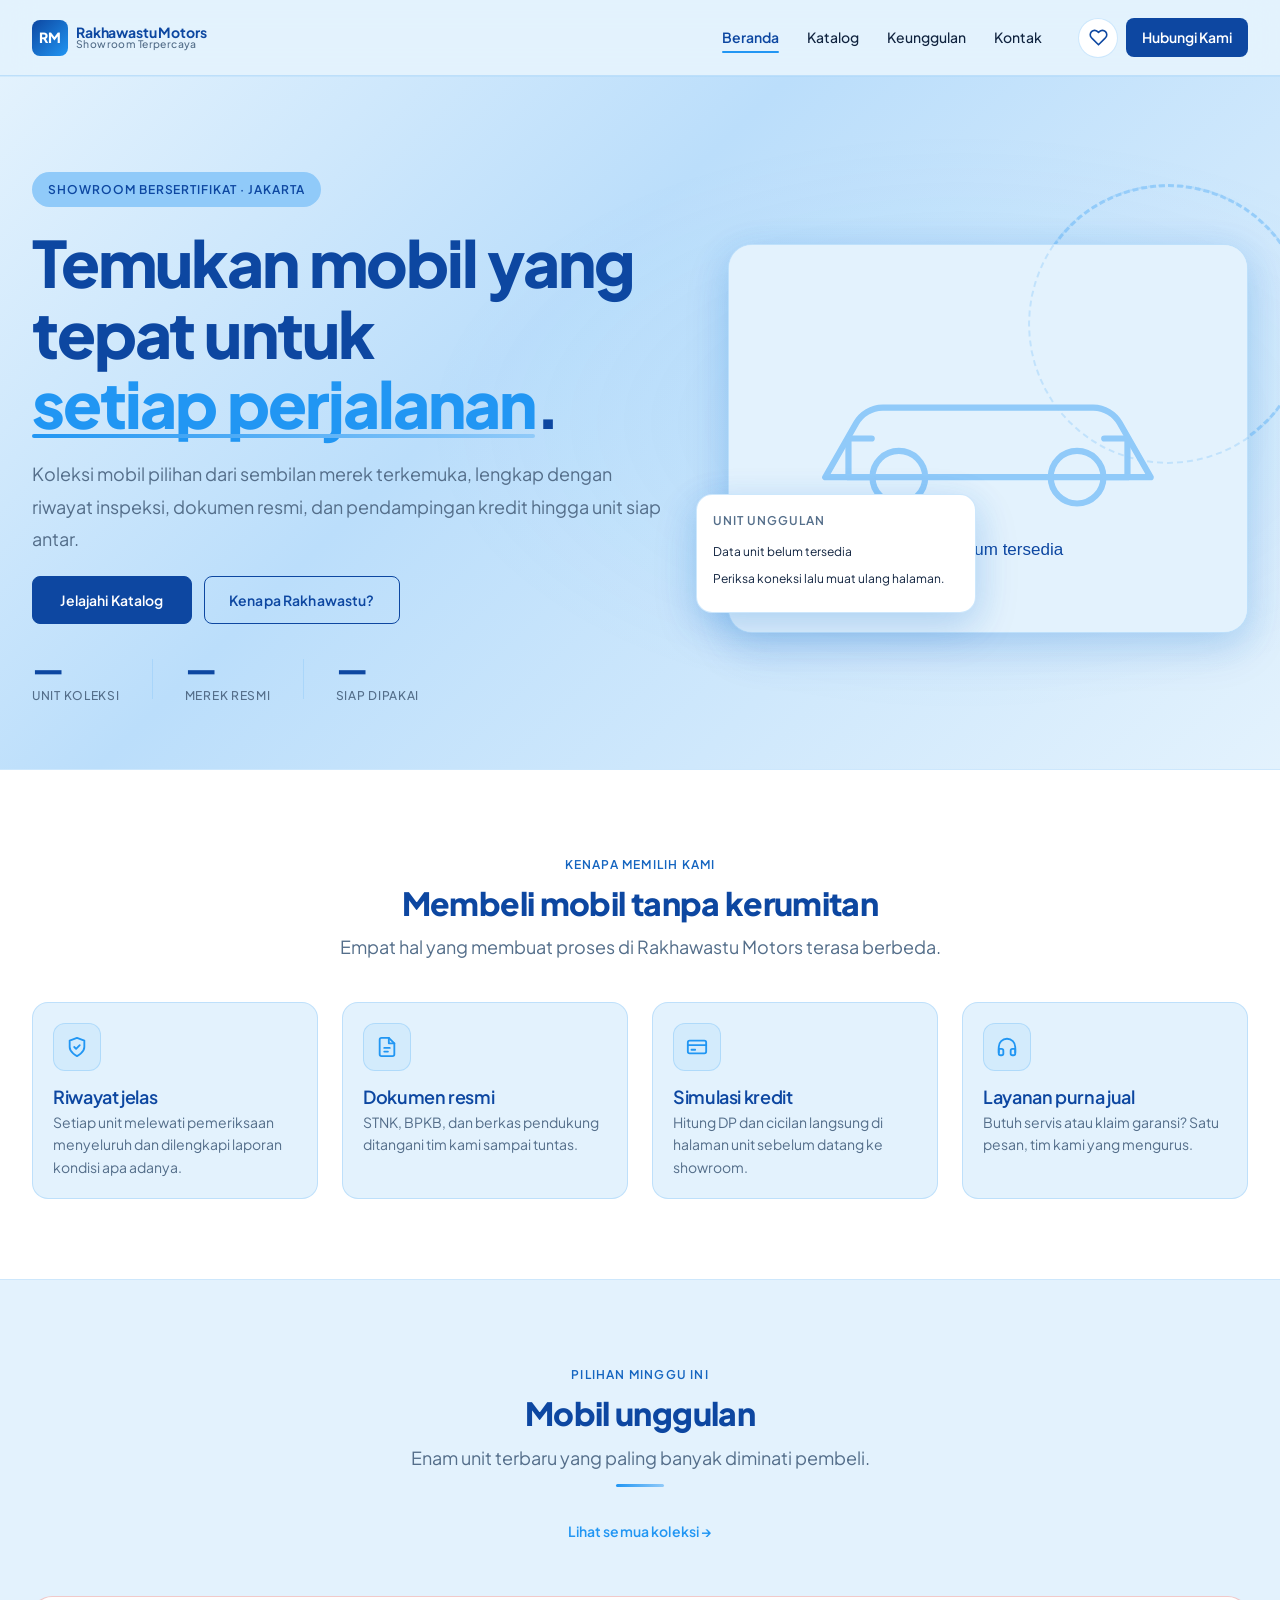
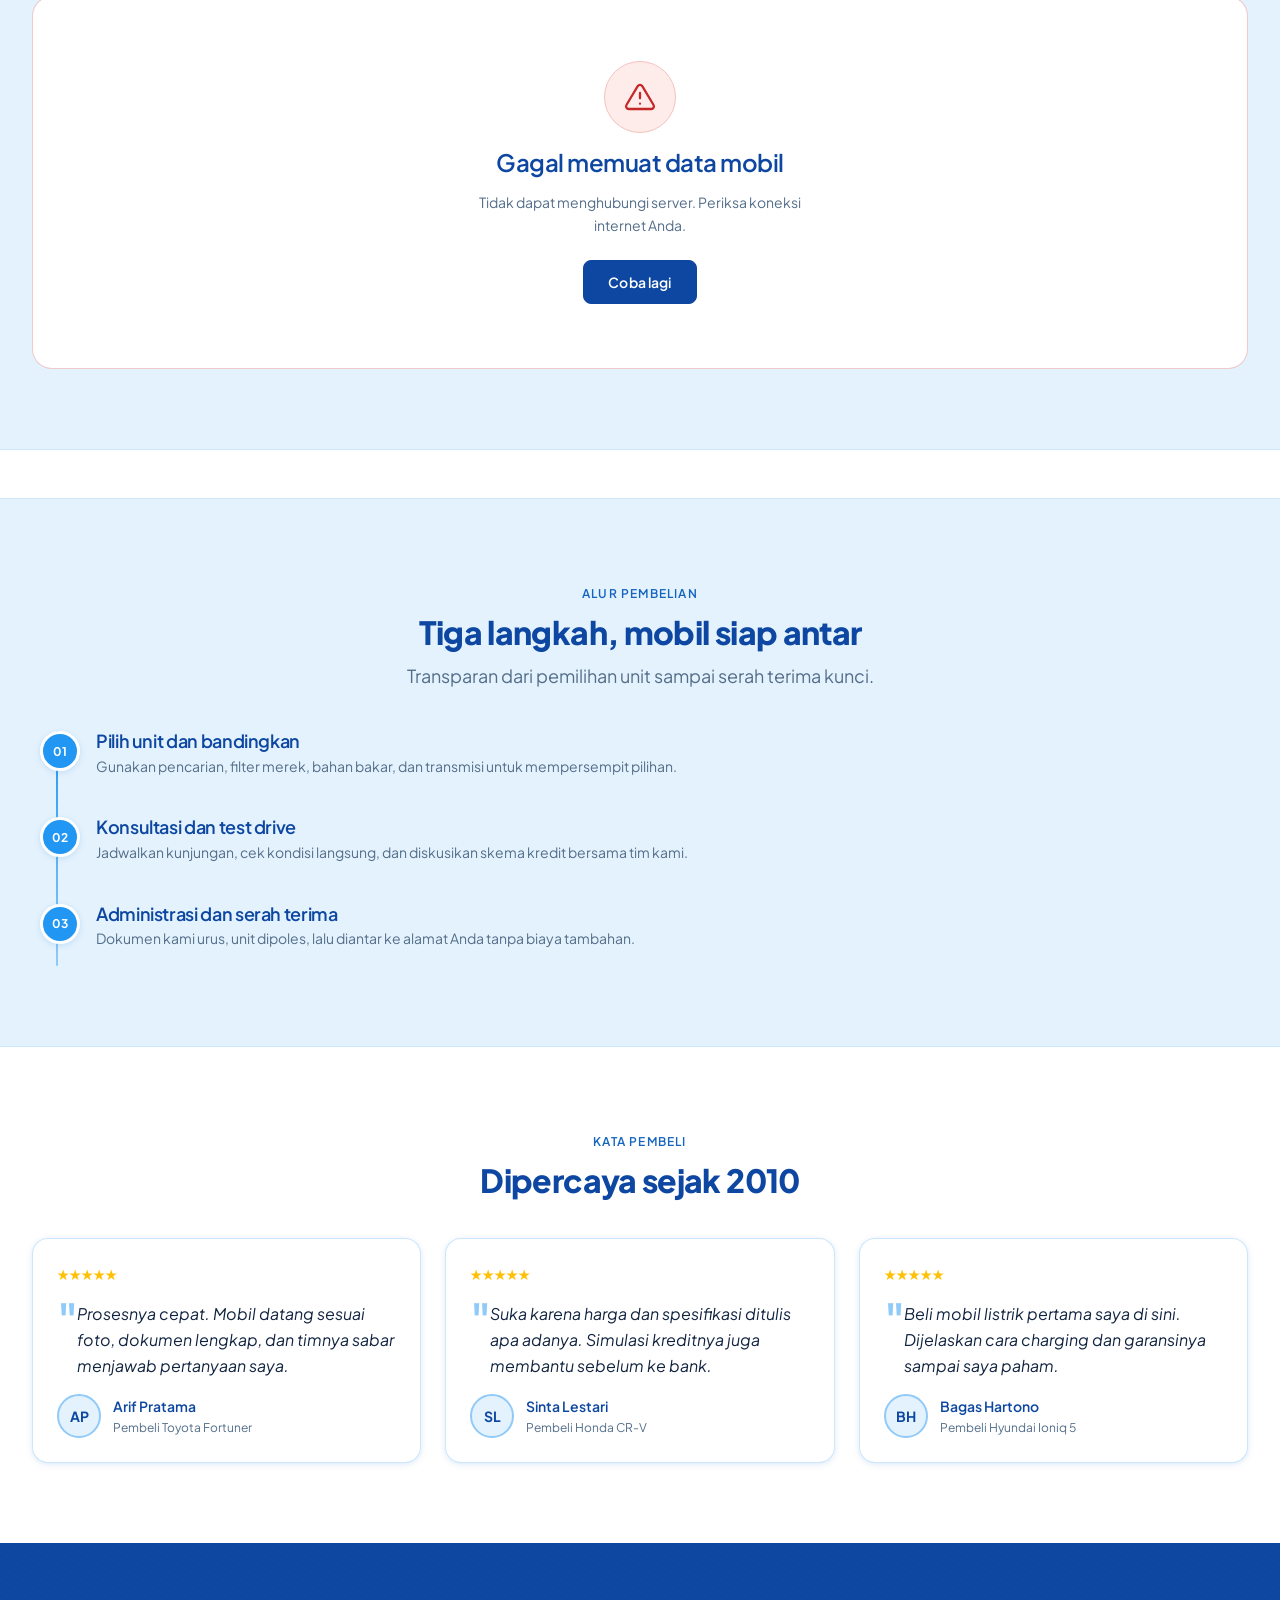
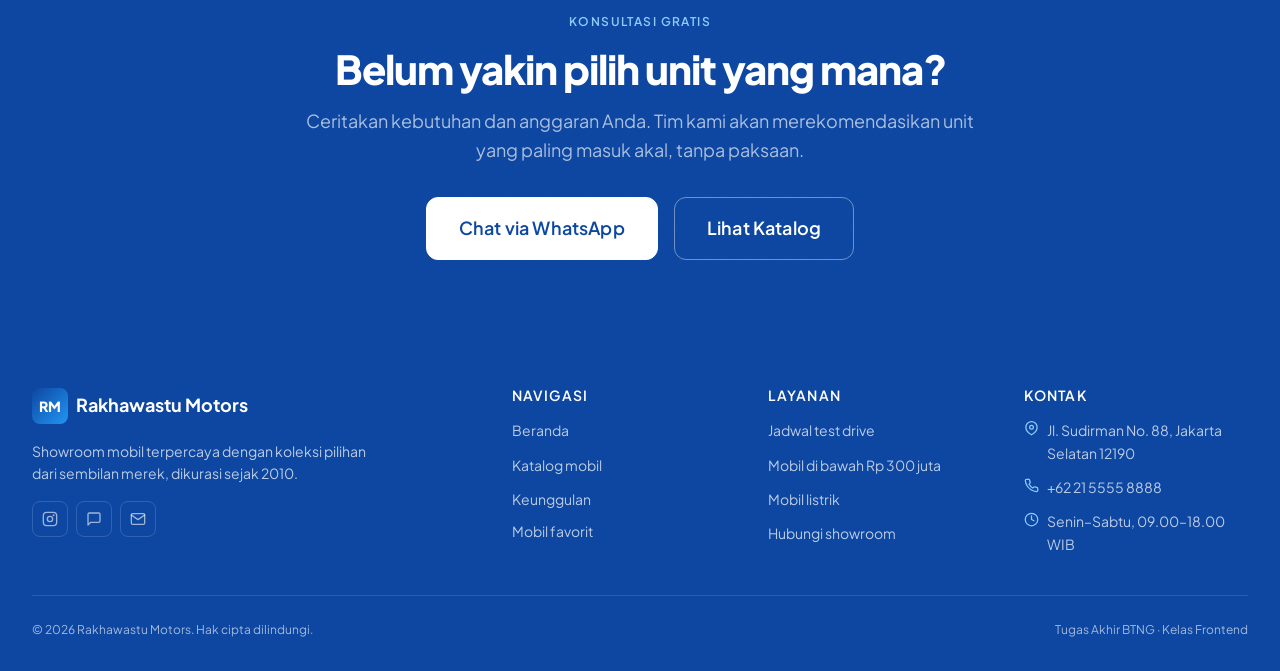
==== index.html @ 28b503ab "feat: showroom mobil Rakhawastu Motors dengan integrasi API dan simulasi kredit" ====
<!DOCTYPE html>
<html lang="id">
<head>
  <meta charset="UTF-8" />
  <meta name="viewport" content="width=device-width, initial-scale=1.0" />
  <meta name="description" content="Rakhawastu Motors — showroom mobil terpercaya. Jelajahi koleksi mobil berkualitas dengan harga transparan dan proses pembelian yang mudah." />
  <meta name="theme-color" content="#0D47A1" />
  <title>Rakhawastu Motors — Showroom Mobil Terpercaya</title>
  <link rel="icon" href="assets/favicon.svg" type="image/svg+xml" />
  <link rel="preconnect" href="https://fonts.googleapis.com" />
  <link rel="preconnect" href="https://fonts.gstatic.com" crossorigin />
  <link rel="preconnect" href="https://images.unsplash.com" />
  <link href="https://fonts.googleapis.com/css2?family=Plus+Jakarta+Sans:wght@400;500;600;700;800&display=swap" rel="stylesheet" />
  <link rel="stylesheet" href="css/style.css" />
</head>
<body class="page--home">

  <a class="skip-link" href="#main">Lewati ke konten utama</a>

  <!-- ==================== HEADER ==================== -->
  <header class="site-header">
    <div class="container site-header__inner">
      <a href="index.html" class="site-header__logo" aria-label="Rakhawastu Motors — Beranda">
        <span class="site-header__logo-mark" aria-hidden="true">RM</span>
        <span class="site-header__logo-text">
          <span class="site-header__logo-name">Rakhawastu Motors</span>
          <span class="site-header__logo-tagline">Showroom Terpercaya</span>
        </span>
      </a>

      <nav class="site-nav" aria-label="Navigasi utama">
        <a href="index.html" class="site-nav__link site-nav__link--active" aria-current="page">Beranda</a>
        <a href="katalog.html" class="site-nav__link">Katalog</a>
        <a href="index.html#keunggulan" class="site-nav__link">Keunggulan</a>
        <a href="index.html#kontak" class="site-nav__link">Kontak</a>
      </nav>

      <div class="site-header__actions">
        <button type="button" class="site-header__fav js-open-favorites" aria-label="Buka daftar mobil favorit" aria-expanded="false" aria-controls="fav-drawer-panel">
          <svg viewBox="0 0 24 24" fill="none" stroke="currentColor" stroke-width="2" stroke-linecap="round" stroke-linejoin="round" aria-hidden="true">
            <path d="M20.84 4.61a5.5 5.5 0 0 0-7.78 0L12 5.67l-1.06-1.06a5.5 5.5 0 0 0-7.78 7.78l1.06 1.06L12 21.23l7.78-7.78 1.06-1.06a5.5 5.5 0 0 0 0-7.78z" />
          </svg>
          <span class="site-header__fav-count" data-fav-count hidden>0</span>
        </button>
        <a href="index.html#kontak" class="site-header__cta">Hubungi Kami</a>
        <button type="button" class="site-header__hamburger js-nav-toggle" aria-label="Buka menu navigasi" aria-expanded="false" aria-controls="mobile-nav">
          <span class="site-header__hamburger-bar"></span>
          <span class="site-header__hamburger-bar"></span>
          <span class="site-header__hamburger-bar"></span>
        </button>
      </div>
    </div>
  </header>

  <nav class="site-nav--mobile" id="mobile-nav" aria-label="Navigasi seluler" aria-hidden="true">
    <a href="index.html" class="site-nav__link site-nav__link--active" aria-current="page">Beranda</a>
    <a href="katalog.html" class="site-nav__link">Katalog</a>
    <a href="index.html#keunggulan" class="site-nav__link">Keunggulan</a>
    <a href="index.html#kontak" class="site-nav__link">Kontak</a>
    <a href="index.html#kontak" class="site-header__cta">Hubungi Kami</a>
  </nav>

  <main id="main">

    <!-- ==================== HERO ==================== -->
    <section class="hero" aria-labelledby="hero-title">
      <div class="container hero__inner">
        <div class="hero__content">
          <span class="hero__eyebrow">Showroom bersertifikat · Jakarta</span>
          <h1 class="hero__headline" id="hero-title">Temukan mobil yang tepat untuk <em>setiap perjalanan</em>.</h1>
          <p class="hero__lead">Koleksi mobil pilihan dari sembilan merek terkemuka, lengkap dengan riwayat inspeksi, dokumen resmi, dan pendampingan kredit hingga unit siap antar.</p>

          <div class="hero__actions">
            <a href="katalog.html" class="btn btn--primary">Jelajahi Katalog</a>
            <a href="#keunggulan" class="btn btn--secondary">Kenapa Rakhawastu?</a>
          </div>

          <div class="hero__stats" aria-label="Ringkasan koleksi">
            <div class="hero__stat">
              <span class="hero__stat-value" id="stat-units">—</span>
              <span class="hero__stat-label">Unit koleksi</span>
            </div>
            <span class="hero__stat-divider" aria-hidden="true"></span>
            <div class="hero__stat">
              <span class="hero__stat-value" id="stat-brands">—</span>
              <span class="hero__stat-label">Merek resmi</span>
            </div>
            <span class="hero__stat-divider" aria-hidden="true"></span>
            <div class="hero__stat">
              <span class="hero__stat-value" id="stat-available">—</span>
              <span class="hero__stat-label">Siap dipakai</span>
            </div>
          </div>
        </div>

        <div class="hero__visual">
          <div class="hero__ring" aria-hidden="true"></div>
          <div class="hero__image-frame">
            <img
              id="hero-image"
              class="hero__image"
              width="800"
              height="600"
              alt=""
              fetchpriority="high"
              decoding="async"
            />
          </div>
          <div class="hero__spec-card" id="hero-spec" aria-live="polite">
            <span class="hero__spec-card-title">Unit unggulan</span>
            <div class="hero__spec-card-items">
              <span class="hero__spec-card-item" id="hero-name">Memuat data mobil…</span>
              <span class="hero__spec-card-item" id="hero-price"></span>
              <span class="hero__spec-card-item" id="hero-meta"></span>
            </div>
          </div>
          <div class="hero__ring hero__ring--sm" aria-hidden="true"></div>
        </div>
      </div>
    </section>

    <!-- ==================== KEUNGGULAN ==================== -->
    <section class="features section" id="keunggulan" aria-labelledby="features-title">
      <div class="container">
        <div class="section__header">
          <span class="section__eyebrow">Kenapa memilih kami</span>
          <h2 class="section__title" id="features-title">Membeli mobil tanpa kerumitan</h2>
          <p class="section__subtitle">Empat hal yang membuat proses di Rakhawastu Motors terasa berbeda.</p>
        </div>

        <div class="features__grid">
          <article class="feature-item">
            <div class="feature-item__icon-wrap" aria-hidden="true">
              <svg viewBox="0 0 24 24" fill="none" stroke="currentColor" stroke-width="2" stroke-linecap="round" stroke-linejoin="round">
                <path d="M12 22s8-4 8-10V5l-8-3-8 3v7c0 6 8 10 8 10z" />
                <polyline points="9 12 11 14 15 10" />
              </svg>
            </div>
            <div class="feature-item__body">
              <h3 class="feature-item__title">Riwayat jelas</h3>
              <p class="feature-item__desc">Setiap unit melewati pemeriksaan menyeluruh dan dilengkapi laporan kondisi apa adanya.</p>
            </div>
          </article>

          <article class="feature-item">
            <div class="feature-item__icon-wrap" aria-hidden="true">
              <svg viewBox="0 0 24 24" fill="none" stroke="currentColor" stroke-width="2" stroke-linecap="round" stroke-linejoin="round">
                <path d="M14 2H6a2 2 0 0 0-2 2v16a2 2 0 0 0 2 2h12a2 2 0 0 0 2-2V8z" />
                <polyline points="14 2 14 8 20 8" />
                <line x1="9" y1="13" x2="15" y2="13" />
                <line x1="9" y1="17" x2="13" y2="17" />
              </svg>
            </div>
            <div class="feature-item__body">
              <h3 class="feature-item__title">Dokumen resmi</h3>
              <p class="feature-item__desc">STNK, BPKB, dan berkas pendukung ditangani tim kami sampai tuntas.</p>
            </div>
          </article>

          <article class="feature-item">
            <div class="feature-item__icon-wrap" aria-hidden="true">
              <svg viewBox="0 0 24 24" fill="none" stroke="currentColor" stroke-width="2" stroke-linecap="round" stroke-linejoin="round">
                <rect x="2" y="5" width="20" height="14" rx="2" />
                <line x1="2" y1="10" x2="22" y2="10" />
                <line x1="6" y1="15" x2="10" y2="15" />
              </svg>
            </div>
            <div class="feature-item__body">
              <h3 class="feature-item__title">Simulasi kredit</h3>
              <p class="feature-item__desc">Hitung DP dan cicilan langsung di halaman unit sebelum datang ke showroom.</p>
            </div>
          </article>

          <article class="feature-item">
            <div class="feature-item__icon-wrap" aria-hidden="true">
              <svg viewBox="0 0 24 24" fill="none" stroke="currentColor" stroke-width="2" stroke-linecap="round" stroke-linejoin="round">
                <path d="M3 18v-6a9 9 0 0 1 18 0v6" />
                <path d="M21 19a2 2 0 0 1-2 2h-1a2 2 0 0 1-2-2v-3a2 2 0 0 1 2-2h3zM3 19a2 2 0 0 0 2 2h1a2 2 0 0 0 2-2v-3a2 2 0 0 0-2-2H3z" />
              </svg>
            </div>
            <div class="feature-item__body">
              <h3 class="feature-item__title">Layanan purna jual</h3>
              <p class="feature-item__desc">Butuh servis atau klaim garansi? Satu pesan, tim kami yang mengurus.</p>
            </div>
          </article>
        </div>
      </div>
    </section>

    <!-- ==================== MOBIL UNGGULAN ==================== -->
    <section class="featured section" aria-labelledby="featured-title">
      <div class="container">
        <div class="section__header">
          <span class="section__eyebrow">Pilihan minggu ini</span>
          <h2 class="section__title" id="featured-title">Mobil unggulan</h2>
          <p class="section__subtitle">Enam unit terbaru yang paling banyak diminati pembeli.</p>
          <div class="divider" aria-hidden="true"></div>
          <a href="katalog.html" class="btn btn--ghost">Lihat semua koleksi →</a>
        </div>

        <div class="featured__grid" id="featured-grid" aria-live="polite" aria-busy="true"></div>
        <div id="featured-state" hidden></div>
      </div>
    </section>

    <!-- ==================== BRAND STRIP ==================== -->
    <section class="brand-strip" aria-labelledby="brands-title">
      <div class="container">
        <h2 class="sr-only" id="brands-title">Merek yang tersedia di showroom</h2>
        <div class="brand-strip__inner" id="brand-strip"></div>
      </div>
    </section>

    <!-- ==================== PROSES ==================== -->
    <section class="section" aria-labelledby="process-title">
      <div class="container">
        <div class="section__header">
          <span class="section__eyebrow">Alur pembelian</span>
          <h2 class="section__title" id="process-title">Tiga langkah, mobil siap antar</h2>
          <p class="section__subtitle">Transparan dari pemilihan unit sampai serah terima kunci.</p>
        </div>

        <ol class="timeline">
          <li class="timeline__item">
            <span class="timeline__dot" aria-hidden="true">01</span>
            <div class="timeline__content">
              <h3 class="timeline__title">Pilih unit dan bandingkan</h3>
              <p class="timeline__desc">Gunakan pencarian, filter merek, bahan bakar, dan transmisi untuk mempersempit pilihan.</p>
            </div>
          </li>
          <li class="timeline__item">
            <span class="timeline__dot" aria-hidden="true">02</span>
            <div class="timeline__content">
              <h3 class="timeline__title">Konsultasi dan test drive</h3>
              <p class="timeline__desc">Jadwalkan kunjungan, cek kondisi langsung, dan diskusikan skema kredit bersama tim kami.</p>
            </div>
          </li>
          <li class="timeline__item">
            <span class="timeline__dot" aria-hidden="true">03</span>
            <div class="timeline__content">
              <h3 class="timeline__title">Administrasi dan serah terima</h3>
              <p class="timeline__desc">Dokumen kami urus, unit dipoles, lalu diantar ke alamat Anda tanpa biaya tambahan.</p>
            </div>
          </li>
        </ol>
      </div>
    </section>

    <!-- ==================== TESTIMONI ==================== -->
    <section class="section testimonials" aria-labelledby="testimonials-title">
      <div class="container">
        <div class="section__header">
          <span class="section__eyebrow">Kata pembeli</span>
          <h2 class="section__title" id="testimonials-title">Dipercaya sejak 2010</h2>
        </div>

        <div class="testimonials__grid">
          <article class="testimonial-card">
            <div class="testimonial-card__stars" aria-label="5 dari 5 bintang">★★★★★</div>
            <p class="testimonial-card__quote">Prosesnya cepat. Mobil datang sesuai foto, dokumen lengkap, dan timnya sabar menjawab pertanyaan saya.</p>
            <div class="testimonial-card__author">
              <span class="testimonial-card__avatar testimonial-card__avatar--initials" aria-hidden="true">AP</span>
              <div>
                <p class="testimonial-card__name">Arif Pratama</p>
                <p class="testimonial-card__role">Pembeli Toyota Fortuner</p>
              </div>
            </div>
          </article>

          <article class="testimonial-card">
            <div class="testimonial-card__stars" aria-label="5 dari 5 bintang">★★★★★</div>
            <p class="testimonial-card__quote">Suka karena harga dan spesifikasi ditulis apa adanya. Simulasi kreditnya juga membantu sebelum ke bank.</p>
            <div class="testimonial-card__author">
              <span class="testimonial-card__avatar testimonial-card__avatar--initials" aria-hidden="true">SL</span>
              <div>
                <p class="testimonial-card__name">Sinta Lestari</p>
                <p class="testimonial-card__role">Pembeli Honda CR-V</p>
              </div>
            </div>
          </article>

          <article class="testimonial-card">
            <div class="testimonial-card__stars" aria-label="5 dari 5 bintang">★★★★★</div>
            <p class="testimonial-card__quote">Beli mobil listrik pertama saya di sini. Dijelaskan cara charging dan garansinya sampai saya paham.</p>
            <div class="testimonial-card__author">
              <span class="testimonial-card__avatar testimonial-card__avatar--initials" aria-hidden="true">BH</span>
              <div>
                <p class="testimonial-card__name">Bagas Hartono</p>
                <p class="testimonial-card__role">Pembeli Hyundai Ioniq 5</p>
              </div>
            </div>
          </article>
        </div>
      </div>
    </section>

    <!-- ==================== CTA ==================== -->
    <section class="cta-band" aria-labelledby="cta-title">
      <div class="container">
        <span class="cta-band__eyebrow">Konsultasi gratis</span>
        <h2 class="cta-band__title" id="cta-title">Belum yakin pilih unit yang mana?</h2>
        <p class="cta-band__desc">Ceritakan kebutuhan dan anggaran Anda. Tim kami akan merekomendasikan unit yang paling masuk akal, tanpa paksaan.</p>
        <div class="cta-band__actions">
          <a href="https://wa.me/6281234567890?text=Halo%20Rakhawastu%20Motors%2C%20saya%20ingin%20konsultasi%20mobil." class="btn btn--primary btn--lg" target="_blank" rel="noopener noreferrer">Chat via WhatsApp</a>
          <a href="katalog.html" class="btn btn--secondary btn--lg">Lihat Katalog</a>
        </div>
      </div>
    </section>

  </main>

  <!-- ==================== FOOTER ==================== -->
  <footer class="site-footer" id="kontak">
    <div class="container">
      <div class="site-footer__grid">
        <div class="site-footer__brand">
          <a href="index.html" class="site-footer__logo" aria-label="Rakhawastu Motors — Beranda">
            <span class="site-header__logo-mark" aria-hidden="true">RM</span>
            <span class="site-footer__logo-name">Rakhawastu Motors</span>
          </a>
          <p class="site-footer__tagline">Showroom mobil terpercaya dengan koleksi pilihan dari sembilan merek, dikurasi sejak 2010.</p>
          <div class="site-footer__social">
            <a href="https://instagram.com" class="site-footer__social-link" target="_blank" rel="noopener noreferrer" aria-label="Instagram Rakhawastu Motors">
              <svg viewBox="0 0 24 24" fill="none" stroke="currentColor" stroke-width="2" stroke-linecap="round" stroke-linejoin="round" aria-hidden="true">
                <rect x="2" y="2" width="20" height="20" rx="5" />
                <circle cx="12" cy="12" r="4" />
                <circle cx="17.5" cy="6.5" r="0.5" fill="currentColor" />
              </svg>
            </a>
            <a href="https://wa.me/6281234567890" class="site-footer__social-link" target="_blank" rel="noopener noreferrer" aria-label="WhatsApp Rakhawastu Motors">
              <svg viewBox="0 0 24 24" fill="none" stroke="currentColor" stroke-width="2" stroke-linecap="round" stroke-linejoin="round" aria-hidden="true">
                <path d="M21 15a2 2 0 0 1-2 2H7l-4 4V5a2 2 0 0 1 2-2h14a2 2 0 0 1 2 2z" />
              </svg>
            </a>
            <a href="mailto:halo@rakhawastumotors.id" class="site-footer__social-link" aria-label="Email Rakhawastu Motors">
              <svg viewBox="0 0 24 24" fill="none" stroke="currentColor" stroke-width="2" stroke-linecap="round" stroke-linejoin="round" aria-hidden="true">
                <rect x="2" y="4" width="20" height="16" rx="2" />
                <polyline points="22 6 12 13 2 6" />
              </svg>
            </a>
          </div>
        </div>

        <div>
          <h2 class="site-footer__col-title">Navigasi</h2>
          <nav class="site-footer__links" aria-label="Navigasi footer">
            <a href="index.html" class="site-footer__link">Beranda</a>
            <a href="katalog.html" class="site-footer__link">Katalog mobil</a>
            <a href="index.html#keunggulan" class="site-footer__link">Keunggulan</a>
            <button type="button" class="site-footer__link site-footer__link--button js-open-favorites">Mobil favorit</button>
          </nav>
        </div>

        <div>
          <h2 class="site-footer__col-title">Layanan</h2>
          <div class="site-footer__links">
            <a href="https://wa.me/6281234567890?text=Halo%2C%20saya%20ingin%20menjadwalkan%20test%20drive." class="site-footer__link" target="_blank" rel="noopener noreferrer">Jadwal test drive</a>
            <a href="katalog.html?sort=harga-asc" class="site-footer__link">Mobil di bawah Rp 300 juta</a>
            <a href="katalog.html?fuel=Listrik" class="site-footer__link">Mobil listrik</a>
            <a href="index.html#kontak" class="site-footer__link">Hubungi showroom</a>
          </div>
        </div>

        <div>
          <h2 class="site-footer__col-title">Kontak</h2>
          <div class="site-footer__contact-items">
            <p class="site-footer__contact-item">
              <svg viewBox="0 0 24 24" fill="none" stroke="currentColor" stroke-width="2" stroke-linecap="round" stroke-linejoin="round" aria-hidden="true">
                <path d="M21 10c0 7-9 12-9 12S3 17 3 10a9 9 0 0 1 18 0z" />
                <circle cx="12" cy="10" r="3" />
              </svg>
              <span>Jl. Sudirman No. 88, Jakarta Selatan 12190</span>
            </p>
            <p class="site-footer__contact-item">
              <svg viewBox="0 0 24 24" fill="none" stroke="currentColor" stroke-width="2" stroke-linecap="round" stroke-linejoin="round" aria-hidden="true">
                <path d="M22 16.92v3a2 2 0 0 1-2.18 2 19.79 19.79 0 0 1-8.63-3.07 19.5 19.5 0 0 1-6-6 19.79 19.79 0 0 1-3.07-8.67A2 2 0 0 1 4.11 2h3a2 2 0 0 1 2 1.72c.13.96.36 1.9.7 2.81a2 2 0 0 1-.45 2.11L8.09 9.91a16 16 0 0 0 6 6l1.27-1.27a2 2 0 0 1 2.11-.45c.9.34 1.85.57 2.81.7A2 2 0 0 1 22 16.92z" />
              </svg>
              <a class="site-footer__link" href="tel:+622155558888">+62 21 5555 8888</a>
            </p>
            <p class="site-footer__contact-item">
              <svg viewBox="0 0 24 24" fill="none" stroke="currentColor" stroke-width="2" stroke-linecap="round" stroke-linejoin="round" aria-hidden="true">
                <circle cx="12" cy="12" r="10" />
                <polyline points="12 6 12 12 16 14" />
              </svg>
              <span>Senin–Sabtu, 09.00–18.00 WIB</span>
            </p>
          </div>
        </div>
      </div>

      <div class="site-footer__bottom">
        <p class="site-footer__copy">© <span data-year>2026</span> Rakhawastu Motors. Hak cipta dilindungi.</p>
        <div class="site-footer__bottom-links">
          <span class="site-footer__bottom-link">Tugas Akhir BTNG · Kelas Frontend</span>
        </div>
      </div>
    </div>
  </footer>

  <div id="fav-drawer"></div>
  <div class="toast" id="toast" role="status" aria-live="polite"></div>

  <script type="module" src="js/main.js"></script>
</body>
</html>
---- css/style.css ----
/* ==========================================================================
   Rakhawastu Motors — Main Stylesheet
   Architecture: Custom Props → Reset → Base → Utilities → Components →
                 Sections → Page-specific → Responsive → Reduced Motion
   ========================================================================== */

/* ==========================================================================
   1. CUSTOM PROPERTIES
   ========================================================================== */
:root {
  /* ── Colour palette ── */
  --color-bg:      #E3F2FD;
  --color-surface: #FFFFFF;
  --color-soft:    #90CAF9;
  --color-accent:  #2196F3;
  --color-ink:     #0D47A1;
  --color-body:    #10233F;
  --color-muted:   #546E8A;

  /* ── Derived / semantic ── */
  --color-border:          rgba(144, 202, 249, 0.45);
  --color-border-strong:   rgba(144, 202, 249, 0.65);
  --color-surface-alpha:   rgba(255, 255, 255, 0.82);
  --color-bg-alpha:        rgba(227, 242, 253, 0.85);
  --color-accent-dim:      rgba(33, 150, 243, 0.08);
  --color-ink-dim:         rgba(13, 71, 161, 0.08);
  --color-shadow-sm:       0 1px 4px rgba(33, 150, 243, 0.10), 0 2px 8px rgba(13, 71, 161, 0.06);
  --color-shadow-md:       0 4px 16px rgba(33, 150, 243, 0.13), 0 8px 24px rgba(13, 71, 161, 0.08);
  --color-shadow-lg:       0 8px 32px rgba(33, 150, 243, 0.18), 0 16px 48px rgba(13, 71, 161, 0.12);
  --color-shadow-hover:    0 12px 40px rgba(33, 150, 243, 0.22), 0 20px 56px rgba(13, 71, 161, 0.14);

  /* ── Spacing ── */
  --space-1:  4px;
  --space-2:  8px;
  --space-3:  12px;
  --space-4:  16px;
  --space-5:  20px;
  --space-6:  24px;
  --space-8:  32px;
  --space-10: 40px;
  --space-12: 48px;
  --space-16: 64px;
  --space-20: 80px;
  --space-24: 96px;

  /* ── Typography ── */
  --font-family: 'Plus Jakarta Sans', system-ui, -apple-system, sans-serif;
  --font-size-xs:   clamp(0.70rem, 1.5vw, 0.75rem);
  --font-size-sm:   clamp(0.813rem, 1.8vw, 0.875rem);
  --font-size-base: clamp(0.938rem, 2vw, 1rem);
  --font-size-md:   clamp(1rem, 2.2vw, 1.125rem);
  --font-size-lg:   clamp(1.125rem, 2.5vw, 1.25rem);
  --font-size-xl:   clamp(1.25rem, 3vw, 1.5rem);
  --font-size-2xl:  clamp(1.5rem, 3.5vw, 2rem);
  --font-size-3xl:  clamp(1.875rem, 4.5vw, 2.5rem);
  --font-size-hero: clamp(2.4rem, 5vw, 4rem);

  --font-weight-regular: 400;
  --font-weight-medium:  500;
  --font-weight-semi:    600;
  --font-weight-bold:    700;
  --font-weight-black:   800;

  --line-height-tight:  1.1;
  --line-height-snug:   1.3;
  --line-height-normal: 1.6;
  --line-height-loose:  1.8;

  /* ── Border radii ── */
  --radius-sm:  8px;
  --radius-md:  12px;
  --radius-lg:  16px;
  --radius-xl:  20px;
  --radius-2xl: 24px;
  --radius-full: 9999px;

  /* ── Layout ── */
  --container-max:     1280px;
  --container-padding: var(--space-4);
  --header-h:          72px;

  /* ── Transitions ── */
  --transition-fast:   150ms ease;
  --transition-base:   250ms ease;
  --transition-slow:   400ms ease;
}


/* ==========================================================================
   2. RESET
   ========================================================================== */
*,
*::before,
*::after {
  box-sizing: border-box;
  margin: 0;
  padding: 0;
}

html {
  scroll-behavior: smooth;
  -webkit-text-size-adjust: 100%;
}

body {
  min-height: 100vh;
  background-color: var(--color-bg);
  color: var(--color-body);
  font-family: var(--font-family);
  font-size: var(--font-size-base);
  font-weight: var(--font-weight-regular);
  line-height: var(--line-height-normal);
  -webkit-font-smoothing: antialiased;
  -moz-osx-font-smoothing: grayscale;
}

ul,
ol {
  list-style: none;
}

button {
  cursor: pointer;
  background: none;
  border: none;
  font-family: inherit;
  font-size: inherit;
  color: inherit;
}

input,
select,
textarea {
  font-family: inherit;
  font-size: inherit;
  color: inherit;
  border: none;
  background: none;
  appearance: none;
  -webkit-appearance: none;
}

fieldset {
  border: none;
}

table {
  border-collapse: collapse;
}

summary {
  cursor: pointer;
}


/* ==========================================================================
   3. BASE TYPOGRAPHY
   ========================================================================== */
h1, h2, h3, h4, h5, h6 {
  color: var(--color-ink);
  font-weight: var(--font-weight-bold);
  line-height: var(--line-height-tight);
  letter-spacing: -0.02em;
}

h1 { font-size: var(--font-size-3xl); }
h2 { font-size: var(--font-size-2xl); }
h3 { font-size: var(--font-size-xl); }
h4 { font-size: var(--font-size-lg); }
h5 { font-size: var(--font-size-md); }
h6 { font-size: var(--font-size-base); }

p {
  color: var(--color-body);
  line-height: var(--line-height-normal);
  max-width: 70ch;
}

a {
  color: var(--color-accent);
  text-decoration: none;
  transition: color var(--transition-fast);
}

a:hover {
  color: var(--color-ink);
}

img,
video {
  display: block;
  max-width: 100%;
  height: auto;
}

strong {
  font-weight: var(--font-weight-semi);
}

small {
  font-size: var(--font-size-xs);
}

/* Focus ring — global */
:focus-visible {
  outline: 2px solid var(--color-accent);
  outline-offset: 3px;
  border-radius: 4px;
}


/* ==========================================================================
   4. LAYOUT UTILITIES
   ========================================================================== */

/* ── Container ── */
.container {
  width: 100%;
  max-width: var(--container-max);
  margin-inline: auto;
  padding-inline: var(--container-padding);
}

/* ── Generic grid ── */
.grid {
  display: grid;
  gap: var(--space-6);
}

/* ── Generic flex ── */
.flex {
  display: flex;
  align-items: center;
  gap: var(--space-4);
}

.flex--wrap   { flex-wrap: wrap; }
.flex--col    { flex-direction: column; }
.flex--center { justify-content: center; }
.flex--between { justify-content: space-between; }
.flex--end    { justify-content: flex-end; }

/* ── Screen-reader only ── */
.sr-only {
  position: absolute;
  width: 1px;
  height: 1px;
  padding: 0;
  margin: -1px;
  overflow: hidden;
  clip: rect(0, 0, 0, 0);
  white-space: nowrap;
  border-width: 0;
}

/* ── Section spacing ── */
.section {
  padding-block: var(--space-16);
}

.section--sm {
  padding-block: var(--space-10);
}

/* ── Section header ── */
.section__header {
  text-align: center;
  margin-bottom: var(--space-10);
}

.section__eyebrow {
  display: inline-flex;
  align-items: center;
  gap: var(--space-2);
  font-size: var(--font-size-xs);
  font-weight: var(--font-weight-semi);
  color: #1565C0;
  text-transform: uppercase;
  letter-spacing: 0.1em;
  margin-bottom: var(--space-3);
}

.section__title {
  font-size: var(--font-size-2xl);
  font-weight: var(--font-weight-black);
  color: var(--color-ink);
  margin-bottom: var(--space-3);
}

.section__subtitle {
  font-size: var(--font-size-md);
  color: var(--color-muted);
  max-width: 54ch;
  margin-inline: auto;
}

/* ── Divider ── */
.divider {
  width: 48px;
  height: 3px;
  background: linear-gradient(90deg, var(--color-accent), var(--color-soft));
  border-radius: var(--radius-full);
  margin: var(--space-3) auto var(--space-5);
}


/* ==========================================================================
   5. COMPONENTS
   ========================================================================== */

/* ─────────────────────────────────────────────
   5.1 BUTTONS
   ───────────────────────────────────────────── */
.btn {
  display: inline-flex;
  align-items: center;
  justify-content: center;
  gap: var(--space-2);
  padding: var(--space-3) var(--space-6);
  font-family: var(--font-family);
  font-size: var(--font-size-sm);
  font-weight: var(--font-weight-semi);
  letter-spacing: 0.01em;
  border-radius: var(--radius-sm);
  border: 1.5px solid transparent;
  cursor: pointer;
  text-decoration: none;
  white-space: nowrap;
  transition:
    background-color var(--transition-base),
    color var(--transition-base),
    border-color var(--transition-base),
    transform var(--transition-base),
    box-shadow var(--transition-base);
}

.btn:focus-visible {
  outline: 2px solid var(--color-accent);
  outline-offset: 3px;
  border-radius: var(--radius-sm);
}

/* Primary */
.btn--primary {
  background-color: var(--color-ink);
  color: var(--color-surface);
  border-color: var(--color-ink);
}

.btn--primary:hover {
  background-color: #1565C0;
  border-color: #1565C0;
  color: var(--color-surface);
  transform: translateY(-2px);
  box-shadow: var(--color-shadow-md);
}

.btn--primary:active {
  transform: translateY(0);
  box-shadow: none;
}

/* Secondary */
.btn--secondary {
  background-color: transparent;
  color: var(--color-ink);
  border-color: var(--color-ink);
}

.btn--secondary:hover {
  background-color: var(--color-ink);
  color: var(--color-surface);
  transform: translateY(-2px);
  box-shadow: var(--color-shadow-sm);
}

.btn--secondary:active {
  transform: translateY(0);
}

/* Ghost */
.btn--ghost {
  background-color: transparent;
  color: var(--color-accent);
  border-color: transparent;
  padding-inline: var(--space-2);
}

.btn--ghost:hover {
  color: var(--color-ink);
  background-color: var(--color-ink-dim);
}

/* Sizes */
.btn--sm {
  padding: var(--space-1) var(--space-4);
  font-size: var(--font-size-xs);
}

.btn--lg {
  padding: var(--space-4) var(--space-8);
  font-size: var(--font-size-md);
  border-radius: var(--radius-md);
}

.btn--icon {
  width: 40px;
  height: 40px;
  padding: 0;
  border-radius: var(--radius-full);
}


/* ─────────────────────────────────────────────
   5.2 BADGE
   ───────────────────────────────────────────── */
.badge {
  display: inline-flex;
  align-items: center;
  gap: var(--space-1);
  padding: 3px var(--space-3);
  font-size: var(--font-size-xs);
  font-weight: var(--font-weight-semi);
  border-radius: var(--radius-full);
  letter-spacing: 0.04em;
  text-transform: uppercase;
}

.badge--accent {
  background-color: var(--color-ink);
  color: var(--color-surface);
}

.badge--ink {
  background-color: var(--color-ink);
  color: var(--color-surface);
}

.badge--muted {
  background-color: var(--color-muted);
  color: var(--color-surface);
}

.badge--soft {
  background-color: var(--color-soft);
  color: var(--color-ink);
}

.badge--outline {
  background-color: transparent;
  border: 1px solid var(--color-border-strong);
  color: var(--color-muted);
}


/* ─────────────────────────────────────────────
   5.3 CHIP
   ───────────────────────────────────────────── */
.chip {
  display: inline-flex;
  align-items: center;
  gap: var(--space-1);
  padding: var(--space-1) var(--space-3);
  background-color: var(--color-bg);
  border: 1px solid var(--color-border);
  border-radius: var(--radius-full);
  font-size: var(--font-size-xs);
  font-weight: var(--font-weight-medium);
  color: var(--color-muted);
  white-space: nowrap;
}

.chip--accent {
  background-color: var(--color-accent-dim);
  border-color: rgba(33, 150, 243, 0.25);
  color: var(--color-accent);
}

.chip--ink {
  background-color: var(--color-ink-dim);
  border-color: rgba(13, 71, 161, 0.2);
  color: var(--color-ink);
}

.chip svg,
.chip img {
  width: 12px;
  height: 12px;
  flex-shrink: 0;
}


/* ─────────────────────────────────────────────
   5.4 CAR CARD
   ───────────────────────────────────────────── */
.car-card {
  position: relative;
  display: flex;
  flex-direction: column;
  background-color: var(--color-surface);
  border: 1px solid var(--color-border);
  border-radius: var(--radius-lg);
  box-shadow: var(--color-shadow-sm);
  overflow: hidden;
  transition:
    transform var(--transition-base),
    box-shadow var(--transition-base),
    border-color var(--transition-base);
  height: 100%;
}

.car-card:hover {
  transform: translateY(-4px);
  box-shadow: var(--color-shadow-hover);
  border-color: var(--color-soft);
}

/* Image wrap — 16:10 ratio */
.car-card__image-wrap {
  position: relative;
  width: 100%;
  aspect-ratio: 16 / 10;
  overflow: hidden;
  background-color: var(--color-bg);
  flex-shrink: 0;
}

.car-card__image-wrap img {
  width: 100%;
  height: 100%;
  object-fit: cover;
  transition: transform var(--transition-slow);
  will-change: transform;
}

.car-card:hover .car-card__image-wrap img {
  transform: scale(1.04);
}

/* Badge — availability status */
.car-card__badge {
  position: absolute;
  top: var(--space-3);
  left: var(--space-3);
  z-index: 2;
}

.car-card__badge--available {
  background-color: var(--color-accent);
  color: var(--color-surface);
}

.car-card__badge--sold {
  background-color: var(--color-muted);
  color: var(--color-surface);
}

/* Favourite button */
.car-card__fav {
  position: absolute;
  top: var(--space-3);
  right: var(--space-3);
  z-index: 2;
  width: 36px;
  height: 36px;
  display: flex;
  align-items: center;
  justify-content: center;
  background-color: var(--color-surface-alpha);
  border: 1px solid var(--color-border);
  border-radius: var(--radius-full);
  backdrop-filter: blur(8px);
  -webkit-backdrop-filter: blur(8px);
  color: var(--color-muted);
  cursor: pointer;
  transition:
    background-color var(--transition-fast),
    color var(--transition-fast),
    border-color var(--transition-fast),
    transform var(--transition-fast);
}

.car-card__fav:hover {
  background-color: var(--color-surface);
  color: #E53935;
  border-color: rgba(229, 57, 53, 0.4);
  transform: scale(1.1);
}

.car-card__fav svg {
  width: 16px;
  height: 16px;
  flex-shrink: 0;
  pointer-events: none;
}

/* Card body */
.car-card__body {
  padding: var(--space-4);
  display: flex;
  flex-direction: column;
  gap: var(--space-2);
  flex: 1;
}

.car-card__meta {
  display: flex;
  align-items: center;
  gap: var(--space-2);
  font-size: var(--font-size-xs);
  color: var(--color-muted);
  font-weight: var(--font-weight-medium);
}

.car-card__meta-dot {
  width: 3px;
  height: 3px;
  border-radius: var(--radius-full);
  background-color: var(--color-soft);
  flex-shrink: 0;
}

.car-card__title {
  font-size: var(--font-size-md);
  font-weight: var(--font-weight-semi);
  color: var(--color-ink);
  line-height: var(--line-height-snug);
}

/* Spec chips row */
.car-card__chips {
  display: flex;
  flex-wrap: wrap;
  gap: var(--space-2);
  margin-top: var(--space-1);
}

.car-card__price {
  font-size: var(--font-size-xl);
  font-weight: var(--font-weight-bold);
  color: var(--color-ink);
  letter-spacing: -0.02em;
  margin-top: auto;
  padding-top: var(--space-2);
}

.car-card__price-label {
  font-size: var(--font-size-xs);
  font-weight: var(--font-weight-regular);
  color: var(--color-muted);
  margin-right: var(--space-1);
}

/* Card footer */
.car-card__footer {
  display: flex;
  align-items: center;
  justify-content: space-between;
  padding: var(--space-3) var(--space-4);
  border-top: 1px solid var(--color-border);
  margin-top: auto;
}

.car-card__detail-link {
  font-size: var(--font-size-sm);
  font-weight: var(--font-weight-semi);
  color: #1565C0;
  display: inline-flex;
  align-items: center;
  gap: var(--space-1);
  transition: gap var(--transition-fast), color var(--transition-fast);
}

.car-card__detail-link:hover {
  color: var(--color-ink);
  gap: var(--space-2);
}

.car-card__detail-link svg {
  width: 14px;
  height: 14px;
  flex-shrink: 0;
}


/* ─────────────────────────────────────────────
   5.5 FILTER BAR
   ───────────────────────────────────────────── */
.filter-bar {
  position: sticky;
  top: var(--header-h);
  z-index: 90;
  background-color: var(--color-surface);
  border-bottom: 1px solid var(--color-border);
  box-shadow: 0 2px 8px rgba(13, 71, 161, 0.06);
}

.filter-bar__inner {
  display: flex;
  flex-wrap: wrap;
  align-items: center;
  gap: var(--space-3);
  padding-block: var(--space-4);
}

.filter-bar__label {
  font-size: var(--font-size-xs);
  font-weight: var(--font-weight-semi);
  color: var(--color-muted);
  text-transform: uppercase;
  letter-spacing: 0.08em;
  flex-shrink: 0;
}

/* Unified input / select style */
.filter-bar__select,
.filter-bar__input {
  height: 40px;
  padding-inline: var(--space-3);
  background-color: var(--color-bg);
  border: 1px solid var(--color-border);
  border-radius: var(--radius-sm);
  font-size: var(--font-size-sm);
  font-weight: var(--font-weight-medium);
  color: var(--color-body);
  transition:
    border-color var(--transition-fast),
    box-shadow var(--transition-fast);
  min-width: 140px;
}

.filter-bar__select {
  padding-right: var(--space-8);
  background-image: url("data:image/svg+xml,%3Csvg xmlns='http://www.w3.org/2000/svg' width='16' height='16' viewBox='0 0 24 24' fill='none' stroke='%23546E8A' stroke-width='2' stroke-linecap='round' stroke-linejoin='round'%3E%3Cpolyline points='6 9 12 15 18 9'/%3E%3C/svg%3E");
  background-repeat: no-repeat;
  background-position: right var(--space-3) center;
  cursor: pointer;
}

.filter-bar__select:focus,
.filter-bar__input:focus {
  outline: none;
  border-color: var(--color-accent);
  box-shadow: 0 0 0 3px rgba(33, 150, 243, 0.15);
}

.filter-bar__search-wrap {
  position: relative;
  flex: 1;
  min-width: 180px;
}

.filter-bar__search-wrap .filter-bar__input {
  width: 100%;
  padding-left: var(--space-8);
}

.filter-bar__search-icon {
  position: absolute;
  left: var(--space-3);
  top: 50%;
  transform: translateY(-50%);
  width: 16px;
  height: 16px;
  color: var(--color-muted);
  pointer-events: none;
}

.filter-bar__actions {
  display: flex;
  align-items: center;
  gap: var(--space-2);
  margin-left: auto;
}

.filter-bar__count {
  font-size: var(--font-size-xs);
  color: var(--color-muted);
  white-space: nowrap;
}


/* ─────────────────────────────────────────────
   5.6 PAGINATION
   ───────────────────────────────────────────── */
.pagination {
  display: flex;
  align-items: center;
  justify-content: center;
  gap: var(--space-2);
  padding-block: var(--space-8);
  flex-wrap: wrap;
}

.pagination__item {
  display: inline-flex;
  align-items: center;
  justify-content: center;
  width: 40px;
  height: 40px;
  border-radius: var(--radius-sm);
  font-size: var(--font-size-sm);
  font-weight: var(--font-weight-semi);
  border: 1px solid var(--color-border);
  color: var(--color-muted);
  background-color: var(--color-surface);
  cursor: pointer;
  text-decoration: none;
  transition:
    background-color var(--transition-fast),
    color var(--transition-fast),
    border-color var(--transition-fast),
    box-shadow var(--transition-fast);
}

.pagination__item:hover {
  background-color: var(--color-bg);
  border-color: var(--color-soft);
  color: var(--color-ink);
}

.pagination__item--active {
  background-color: var(--color-ink);
  border-color: var(--color-ink);
  color: var(--color-surface);
}

.pagination__item--active:hover {
  background-color: #1565C0;
  border-color: #1565C0;
  color: var(--color-surface);
}

.pagination__item--disabled {
  opacity: 0.4;
  pointer-events: none;
}

.pagination__ellipsis {
  display: inline-flex;
  align-items: center;
  justify-content: center;
  width: 40px;
  height: 40px;
  color: var(--color-muted);
  font-size: var(--font-size-sm);
}


/* ─────────────────────────────────────────────
   5.7 BRAND STRIP
   ───────────────────────────────────────────── */
.brand-strip {
  background-color: var(--color-surface);
  border-block: 1px solid var(--color-border);
  overflow: hidden;
  padding-block: var(--space-5);
}

.brand-strip__inner {
  display: flex;
  align-items: center;
  gap: var(--space-10);
  overflow-x: auto;
  -webkit-overflow-scrolling: touch;
  scrollbar-width: none;
  padding-block: var(--space-1);
}

.brand-strip__inner::-webkit-scrollbar {
  display: none;
}

.brand-strip__item {
  display: flex;
  flex-direction: column;
  align-items: center;
  gap: var(--space-2);
  flex-shrink: 0;
  opacity: 0.55;
  transition: opacity var(--transition-fast);
  text-decoration: none;
}

.brand-strip__item:hover {
  opacity: 1;
}

.brand-strip__logo {
  width: 56px;
  height: 40px;
  object-fit: contain;
  filter: grayscale(1);
  transition: filter var(--transition-base);
}

.brand-strip__item:hover .brand-strip__logo {
  filter: grayscale(0);
}

.brand-strip__name {
  font-size: var(--font-size-xs);
  font-weight: var(--font-weight-semi);
  color: var(--color-muted);
}


/* ─────────────────────────────────────────────
   5.8 TIMELINE
   ───────────────────────────────────────────── */
.timeline {
  position: relative;
  display: flex;
  flex-direction: column;
  gap: var(--space-6);
}

.timeline::before {
  content: '';
  position: absolute;
  left: 20px;
  top: 0;
  bottom: 0;
  width: 2px;
  background: linear-gradient(180deg, var(--color-accent) 0%, var(--color-soft) 100%);
  border-radius: var(--radius-full);
}

.timeline__item {
  position: relative;
  display: flex;
  gap: var(--space-4);
  padding-left: var(--space-2);
}

.timeline__dot {
  position: relative;
  z-index: 1;
  flex-shrink: 0;
  width: 40px;
  height: 40px;
  display: flex;
  align-items: center;
  justify-content: center;
  background-color: var(--color-accent);
  color: var(--color-surface);
  border-radius: var(--radius-full);
  font-size: var(--font-size-xs);
  font-weight: var(--font-weight-bold);
  border: 3px solid var(--color-surface);
  box-shadow: var(--color-shadow-sm);
}

.timeline__content {
  flex: 1;
  padding-bottom: var(--space-4);
}

.timeline__title {
  font-size: var(--font-size-md);
  font-weight: var(--font-weight-semi);
  color: var(--color-ink);
  margin-bottom: var(--space-1);
}

.timeline__desc {
  font-size: var(--font-size-sm);
  color: var(--color-muted);
  max-width: 60ch;
}


/* ─────────────────────────────────────────────
   5.9 EMPTY STATE
   ───────────────────────────────────────────── */
.empty-state {
  display: flex;
  flex-direction: column;
  align-items: center;
  justify-content: center;
  gap: var(--space-4);
  padding: var(--space-16) var(--space-6);
  text-align: center;
}

.empty-state__icon {
  width: 72px;
  height: 72px;
  display: flex;
  align-items: center;
  justify-content: center;
  background-color: var(--color-bg);
  border: 1px solid var(--color-border);
  border-radius: var(--radius-full);
  color: var(--color-soft);
  font-size: 2rem;
}

.empty-state__title {
  font-size: var(--font-size-xl);
  color: var(--color-ink);
  font-weight: var(--font-weight-semi);
}

.empty-state__desc {
  font-size: var(--font-size-sm);
  color: var(--color-muted);
  max-width: 36ch;
  margin-inline: auto;
}


/* ─────────────────────────────────────────────
   5.10 TESTIMONIAL CARD
   ───────────────────────────────────────────── */
.testimonial-card {
  background-color: var(--color-surface);
  border: 1px solid var(--color-border);
  border-radius: var(--radius-lg);
  padding: var(--space-6);
  box-shadow: var(--color-shadow-sm);
  display: flex;
  flex-direction: column;
  gap: var(--space-4);
  transition: box-shadow var(--transition-base), transform var(--transition-base);
}

.testimonial-card:hover {
  box-shadow: var(--color-shadow-md);
  transform: translateY(-2px);
}

.testimonial-card__quote {
  font-size: var(--font-size-md);
  color: var(--color-body);
  line-height: var(--line-height-loose);
  font-style: italic;
  position: relative;
  padding-left: var(--space-5);
}

.testimonial-card__quote::before {
  content: '"';
  position: absolute;
  left: 0;
  top: -4px;
  font-size: 2.5rem;
  color: var(--color-soft);
  font-style: normal;
  font-weight: var(--font-weight-black);
  line-height: 1;
}

.testimonial-card__stars {
  display: flex;
  gap: var(--space-1);
  color: #FFC107;
  font-size: var(--font-size-sm);
}

.testimonial-card__author {
  display: flex;
  align-items: center;
  gap: var(--space-3);
}

.testimonial-card__avatar {
  width: 44px;
  height: 44px;
  border-radius: var(--radius-full);
  object-fit: cover;
  border: 2px solid var(--color-soft);
  flex-shrink: 0;
}

.testimonial-card__name {
  font-size: var(--font-size-sm);
  font-weight: var(--font-weight-semi);
  color: var(--color-ink);
}

.testimonial-card__role {
  font-size: var(--font-size-xs);
  color: var(--color-muted);
}


/* ─────────────────────────────────────────────
   5.11 SPEC GRID
   ───────────────────────────────────────────── */
.spec-grid {
  display: grid;
  grid-template-columns: repeat(2, 1fr);
  gap: var(--space-3);
}

.spec-grid__item {
  background-color: var(--color-bg);
  border: 1px solid var(--color-border);
  border-radius: var(--radius-md);
  padding: var(--space-4);
  display: flex;
  flex-direction: column;
  gap: var(--space-1);
}

.spec-grid__label {
  font-size: var(--font-size-xs);
  font-weight: var(--font-weight-medium);
  color: var(--color-muted);
  text-transform: uppercase;
  letter-spacing: 0.06em;
}

.spec-grid__value {
  font-size: var(--font-size-md);
  font-weight: var(--font-weight-semi);
  color: var(--color-ink);
}

.spec-grid__icon {
  width: 20px;
  height: 20px;
  color: var(--color-accent);
  margin-bottom: var(--space-1);
}


/* ─────────────────────────────────────────────
   5.12 CREDIT CARD (Financing widget)
   ───────────────────────────────────────────── */
.credit-card {
  background: linear-gradient(135deg, var(--color-ink) 0%, #1565C0 100%);
  border-radius: var(--radius-xl);
  padding: var(--space-6);
  color: var(--color-surface);
  box-shadow: var(--color-shadow-lg);
  position: relative;
  overflow: hidden;
}

.credit-card::before {
  content: '';
  position: absolute;
  top: -48px;
  right: -48px;
  width: 180px;
  height: 180px;
  border-radius: var(--radius-full);
  background: rgba(255, 255, 255, 0.05);
  pointer-events: none;
}

.credit-card::after {
  content: '';
  position: absolute;
  bottom: -32px;
  left: -32px;
  width: 140px;
  height: 140px;
  border-radius: var(--radius-full);
  background: rgba(144, 202, 249, 0.07);
  pointer-events: none;
}

.credit-card__label {
  font-size: var(--font-size-xs);
  font-weight: var(--font-weight-medium);
  color: rgba(255, 255, 255, 0.65);
  text-transform: uppercase;
  letter-spacing: 0.08em;
  margin-bottom: var(--space-1);
}

.credit-card__value {
  font-size: var(--font-size-2xl);
  font-weight: var(--font-weight-black);
  color: var(--color-surface);
  letter-spacing: -0.02em;
}

.credit-card__row {
  display: grid;
  grid-template-columns: 1fr 1fr;
  gap: var(--space-4);
  margin-top: var(--space-4);
}

.credit-card__field {
  display: flex;
  flex-direction: column;
  gap: var(--space-1);
}

.credit-card__range {
  width: 100%;
  accent-color: var(--color-soft);
  margin-top: var(--space-3);
}

.credit-card__divider {
  height: 1px;
  background: rgba(255, 255, 255, 0.12);
  margin-block: var(--space-4);
}


/* ─────────────────────────────────────────────
   5.13 GALLERY
   ───────────────────────────────────────────── */
.gallery {
  display: grid;
  gap: var(--space-3);
  grid-template-columns: 1fr;
}

.gallery__main {
  aspect-ratio: 16 / 9;
  border-radius: var(--radius-lg);
  overflow: hidden;
  background-color: var(--color-bg);
  border: 1px solid var(--color-border);
}

.gallery__main img {
  width: 100%;
  height: 100%;
  object-fit: cover;
  transition: transform var(--transition-slow);
}

.gallery__main:hover img {
  transform: scale(1.03);
}

.gallery__thumbs {
  display: grid;
  grid-template-columns: repeat(4, 1fr);
  gap: var(--space-3);
}

.gallery__thumb {
  aspect-ratio: 4 / 3;
  border-radius: var(--radius-md);
  overflow: hidden;
  border: 2px solid transparent;
  cursor: pointer;
  background-color: var(--color-bg);
  transition:
    border-color var(--transition-fast),
    opacity var(--transition-fast);
}

.gallery__thumb img {
  width: 100%;
  height: 100%;
  object-fit: cover;
  transition: transform var(--transition-base);
}

.gallery__thumb:hover {
  border-color: var(--color-accent);
  opacity: 0.9;
}

.gallery__thumb:hover img {
  transform: scale(1.05);
}

.gallery__thumb--active {
  border-color: var(--color-accent);
}


/* ─────────────────────────────────────────────
   5.14 PURCHASE PANEL
   ───────────────────────────────────────────── */
.purchase-panel {
  background-color: var(--color-surface);
  border: 1px solid var(--color-border);
  border-radius: var(--radius-xl);
  padding: var(--space-6);
  box-shadow: var(--color-shadow-md);
  display: flex;
  flex-direction: column;
  gap: var(--space-5);
}

.purchase-panel__price-label {
  font-size: var(--font-size-sm);
  color: var(--color-muted);
  font-weight: var(--font-weight-medium);
}

.purchase-panel__price {
  font-size: var(--font-size-3xl);
  font-weight: var(--font-weight-black);
  color: var(--color-ink);
  letter-spacing: -0.02em;
  line-height: 1;
}

.purchase-panel__divider {
  height: 1px;
  background-color: var(--color-border);
}

.purchase-panel__features {
  display: flex;
  flex-direction: column;
  gap: var(--space-3);
}

.purchase-panel__feature {
  display: flex;
  align-items: center;
  gap: var(--space-3);
  font-size: var(--font-size-sm);
  color: var(--color-body);
}

.purchase-panel__feature-icon {
  width: 20px;
  height: 20px;
  color: var(--color-accent);
  flex-shrink: 0;
}

.purchase-panel__actions {
  display: flex;
  flex-direction: column;
  gap: var(--space-3);
}

.purchase-panel__actions .btn {
  width: 100%;
  justify-content: center;
}

.purchase-panel__note {
  font-size: var(--font-size-xs);
  color: var(--color-muted);
  text-align: center;
  line-height: var(--line-height-normal);
}


/* ==========================================================================
   6. SECTIONS
   ========================================================================== */

/* ─────────────────────────────────────────────
   6.0 SITE HEADER
   ───────────────────────────────────────────── */
.site-header {
  position: sticky;
  top: 0;
  z-index: 200;
  height: var(--header-h);
  background-color: var(--color-bg-alpha);
  backdrop-filter: blur(16px);
  -webkit-backdrop-filter: blur(16px);
  border-bottom: 1px solid var(--color-border);
  box-shadow: 0 1px 0 rgba(144, 202, 249, 0.2);
}

.site-header__inner {
  height: 100%;
  display: flex;
  align-items: center;
  gap: var(--space-6);
}

/* Logo */
.site-header__logo {
  display: flex;
  align-items: center;
  gap: var(--space-2);
  text-decoration: none;
  flex-shrink: 0;
}

.site-header__logo-mark {
  width: 36px;
  height: 36px;
  background: linear-gradient(135deg, var(--color-ink) 0%, var(--color-accent) 100%);
  border-radius: var(--radius-sm);
  display: flex;
  align-items: center;
  justify-content: center;
  color: var(--color-surface);
  font-weight: var(--font-weight-black);
  font-size: var(--font-size-sm);
  letter-spacing: -0.03em;
  flex-shrink: 0;
}

.site-header__logo-text {
  display: flex;
  flex-direction: column;
  line-height: 1;
}

.site-header__logo-name {
  font-size: var(--font-size-sm);
  font-weight: var(--font-weight-bold);
  color: var(--color-ink);
  letter-spacing: -0.01em;
}

.site-header__logo-tagline {
  font-size: 0.65rem;
  color: var(--color-muted);
  font-weight: var(--font-weight-medium);
  letter-spacing: 0.04em;
}

/* Nav */
.site-nav {
  display: none;
  align-items: center;
  gap: var(--space-1);
  margin-left: auto;
}

.site-nav__link {
  position: relative;
  display: inline-flex;
  align-items: center;
  padding: var(--space-2) var(--space-3);
  font-size: var(--font-size-sm);
  font-weight: var(--font-weight-medium);
  color: var(--color-body);
  text-decoration: none;
  border-radius: var(--radius-sm);
  transition: color var(--transition-fast), background-color var(--transition-fast);
}

.site-nav__link::after {
  content: '';
  position: absolute;
  bottom: 4px;
  left: var(--space-3);
  right: var(--space-3);
  height: 2px;
  background-color: var(--color-accent);
  border-radius: var(--radius-full);
  transform: scaleX(0);
  transform-origin: left center;
  transition: transform var(--transition-base);
}

.site-nav__link:hover {
  color: var(--color-ink);
  background-color: var(--color-ink-dim);
}

.site-nav__link:hover::after {
  transform: scaleX(1);
}

.site-nav__link--active {
  color: var(--color-ink);
  font-weight: var(--font-weight-semi);
}

.site-nav__link--active::after {
  transform: scaleX(1);
}

/* Header actions */
.site-header__actions {
  display: flex;
  align-items: center;
  gap: var(--space-2);
  margin-left: auto;
}

.site-header__cta {
  background-color: var(--color-ink);
  color: var(--color-surface);
  border: none;
  padding: var(--space-2) var(--space-4);
  border-radius: var(--radius-sm);
  font-size: var(--font-size-sm);
  font-weight: var(--font-weight-semi);
  cursor: pointer;
  text-decoration: none;
  display: inline-flex;
  align-items: center;
  gap: var(--space-2);
  transition:
    background-color var(--transition-fast),
    transform var(--transition-fast),
    box-shadow var(--transition-fast);
}

.site-header__cta:hover {
  background-color: #1565C0;
  color: var(--color-surface);
  transform: translateY(-1px);
  box-shadow: var(--color-shadow-sm);
}

/* Hamburger — mobile only */
.site-header__hamburger {
  display: flex;
  flex-direction: column;
  gap: 5px;
  width: 36px;
  height: 36px;
  align-items: center;
  justify-content: center;
  background: none;
  border: 1px solid var(--color-border);
  border-radius: var(--radius-sm);
  cursor: pointer;
  padding: 0;
  transition: background-color var(--transition-fast), border-color var(--transition-fast);
}

.site-header__hamburger:hover {
  background-color: var(--color-bg);
  border-color: var(--color-soft);
}

.site-header__hamburger-bar {
  display: block;
  width: 18px;
  height: 2px;
  background-color: var(--color-ink);
  border-radius: var(--radius-full);
  transition: transform var(--transition-base), opacity var(--transition-base);
}

/* Mobile nav drawer */
.site-nav--mobile {
  display: none;
  position: fixed;
  inset: var(--header-h) 0 0 0;
  background-color: var(--color-surface);
  z-index: 199;
  flex-direction: column;
  padding: var(--space-6);
  gap: var(--space-2);
  border-top: 1px solid var(--color-border);
  overflow-y: auto;
}

.site-nav--mobile.is-open {
  display: flex;
}

.site-nav--mobile .site-nav__link {
  font-size: var(--font-size-md);
  padding: var(--space-3) var(--space-4);
}


/* ─────────────────────────────────────────────
   6.1 HERO
   ───────────────────────────────────────────── */
.hero {
  position: relative;
  overflow: hidden;
  background:
    radial-gradient(ellipse 60% 60% at 75% 50%, rgba(33, 150, 243, 0.08) 0%, transparent 70%),
    linear-gradient(135deg, var(--color-bg) 0%, #BBDEFB 40%, var(--color-bg) 100%);
  padding-block: var(--space-16) var(--space-12);
}

.hero__inner {
  display: flex;
  flex-direction: column;
  gap: var(--space-10);
}

/* Left — text column */
.hero__content {
  display: flex;
  flex-direction: column;
  gap: var(--space-5);
  max-width: 56ch;
}

.hero__eyebrow {
  display: inline-flex;
  align-items: center;
  gap: var(--space-2);
  padding: var(--space-2) var(--space-4);
  background-color: var(--color-soft);
  color: var(--color-ink);
  border-radius: var(--radius-full);
  font-size: var(--font-size-xs);
  font-weight: var(--font-weight-semi);
  text-transform: uppercase;
  letter-spacing: 0.08em;
  align-self: flex-start;
}

.hero__headline {
  font-size: var(--font-size-hero);
  font-weight: var(--font-weight-black);
  color: var(--color-ink);
  line-height: var(--line-height-tight);
  letter-spacing: -0.03em;
}

.hero__headline em {
  font-style: normal;
  color: var(--color-accent);
  position: relative;
  display: inline-block;
}

.hero__headline em::after {
  content: '';
  position: absolute;
  bottom: 0;
  left: 0;
  right: 0;
  height: 4px;
  background: linear-gradient(90deg, var(--color-accent), var(--color-soft));
  border-radius: var(--radius-full);
  transform: scaleX(1);
}

.hero__lead {
  font-size: var(--font-size-md);
  color: var(--color-muted);
  line-height: var(--line-height-loose);
  max-width: 52ch;
}

.hero__actions {
  display: flex;
  align-items: center;
  gap: var(--space-3);
  flex-wrap: wrap;
}

/* Stats */
.hero__stats {
  display: flex;
  align-items: center;
  gap: var(--space-6);
  flex-wrap: wrap;
  padding-top: var(--space-2);
}

.hero__stat {
  display: flex;
  flex-direction: column;
  gap: 2px;
}

.hero__stat-value {
  font-size: var(--font-size-2xl);
  font-weight: var(--font-weight-black);
  color: var(--color-ink);
  letter-spacing: -0.03em;
  line-height: 1;
}

.hero__stat-label {
  font-size: var(--font-size-xs);
  font-weight: var(--font-weight-medium);
  color: var(--color-muted);
  text-transform: uppercase;
  letter-spacing: 0.06em;
}

.hero__stat-divider {
  width: 1px;
  height: 40px;
  background-color: var(--color-border);
  flex-shrink: 0;
}

/* Right — image column */
.hero__visual {
  position: relative;
  display: flex;
  align-items: center;
  justify-content: center;
}

.hero__image-frame {
  position: relative;
  border-radius: var(--radius-2xl);
  overflow: hidden;
  width: 100%;
  aspect-ratio: 4 / 3;
  border: 1px solid var(--color-border);
  box-shadow: var(--color-shadow-lg);
  background-color: var(--color-bg);
}

.hero__image-frame img {
  width: 100%;
  height: 100%;
  object-fit: cover;
}

/* Floating spec card */
.hero__spec-card {
  position: absolute;
  bottom: var(--space-5);
  left: calc(-1 * var(--space-5));
  min-width: 220px;
  background-color: var(--color-surface);
  border: 1px solid var(--color-border);
  border-radius: var(--radius-lg);
  padding: var(--space-4);
  box-shadow: var(--color-shadow-lg);
  display: flex;
  flex-direction: column;
  gap: var(--space-3);
  z-index: 5;
}

.hero__spec-card-title {
  font-size: var(--font-size-xs);
  font-weight: var(--font-weight-semi);
  color: var(--color-muted);
  text-transform: uppercase;
  letter-spacing: 0.08em;
}

.hero__spec-card-items {
  display: flex;
  flex-direction: column;
  gap: var(--space-2);
}

.hero__spec-card-item {
  display: flex;
  align-items: center;
  gap: var(--space-2);
  font-size: var(--font-size-xs);
  color: var(--color-body);
}

.hero__spec-card-item svg {
  width: 14px;
  height: 14px;
  color: var(--color-accent);
  flex-shrink: 0;
}

/* Decorative ring */
.hero__ring {
  position: absolute;
  top: -40px;
  right: -40px;
  width: 200px;
  height: 200px;
  border-radius: var(--radius-full);
  border: 3px dashed rgba(33, 150, 243, 0.30);
  pointer-events: none;
  z-index: 0;
}

.hero__ring--sm {
  width: 100px;
  height: 100px;
  bottom: 40px;
  right: 20px;
  top: auto;
  border-width: 2px;
  border-color: rgba(144, 202, 249, 0.4);
}


/* ─────────────────────────────────────────────
   6.2 FEATURES
   ───────────────────────────────────────────── */
.features {
  background-color: var(--color-surface);
  border-block: 1px solid var(--color-border);
}

.features__grid {
  display: grid;
  grid-template-columns: 1fr;
  gap: var(--space-6);
}

.feature-item {
  display: flex;
  gap: var(--space-4);
  padding: var(--space-5);
  border-radius: var(--radius-lg);
  border: 1px solid var(--color-border);
  background-color: var(--color-bg);
  transition: box-shadow var(--transition-base), transform var(--transition-base);
}

.feature-item:hover {
  box-shadow: var(--color-shadow-md);
  transform: translateY(-2px);
}

.feature-item__icon-wrap {
  flex-shrink: 0;
  width: 48px;
  height: 48px;
  display: flex;
  align-items: center;
  justify-content: center;
  background-color: var(--color-accent-dim);
  border: 1px solid rgba(33, 150, 243, 0.2);
  border-radius: var(--radius-md);
  color: var(--color-accent);
}

.feature-item__icon-wrap svg {
  width: 22px;
  height: 22px;
}

.feature-item__body {
  flex: 1;
}

.feature-item__title {
  font-size: var(--font-size-md);
  font-weight: var(--font-weight-semi);
  color: var(--color-ink);
  margin-bottom: var(--space-1);
}

.feature-item__desc {
  font-size: var(--font-size-sm);
  color: var(--color-muted);
  max-width: 40ch;
  line-height: var(--line-height-normal);
}


/* ─────────────────────────────────────────────
   6.3 FEATURED (homepage featured cars)
   ───────────────────────────────────────────── */
.featured {
  background-color: var(--color-bg);
}

.featured__grid {
  display: grid;
  grid-template-columns: 1fr;
  gap: var(--space-6);
}


/* ─────────────────────────────────────────────
   6.4 CATALOG HERO
   ───────────────────────────────────────────── */
.catalog-hero {
  background:
    radial-gradient(ellipse 80% 80% at 50% 0%, rgba(33, 150, 243, 0.07) 0%, transparent 70%),
    var(--color-bg);
  padding-block: var(--space-10) var(--space-6);
  border-bottom: 1px solid var(--color-border);
}

.catalog-hero__title {
  font-size: var(--font-size-3xl);
  font-weight: var(--font-weight-black);
  color: var(--color-ink);
  margin-bottom: var(--space-2);
}

.catalog-hero__desc {
  font-size: var(--font-size-md);
  color: var(--color-muted);
  max-width: 56ch;
}


/* ─────────────────────────────────────────────
   6.5 DETAIL LAYOUT
   ───────────────────────────────────────────── */
.detail-layout {
  display: grid;
  grid-template-columns: 1fr;
  gap: var(--space-8);
  padding-block: var(--space-10);
  align-items: start;
}

.detail-layout__main {
  display: flex;
  flex-direction: column;
  gap: var(--space-6);
}

.detail-layout__sidebar {
  display: flex;
  flex-direction: column;
  gap: var(--space-6);
}

.detail-header {
  display: flex;
  flex-direction: column;
  gap: var(--space-2);
}

.detail-header__meta {
  display: flex;
  align-items: center;
  gap: var(--space-3);
  flex-wrap: wrap;
}

.detail-header__title {
  font-size: var(--font-size-3xl);
  font-weight: var(--font-weight-black);
  color: var(--color-ink);
  letter-spacing: -0.025em;
}

.detail-header__subtitle {
  font-size: var(--font-size-lg);
  color: var(--color-muted);
  font-weight: var(--font-weight-regular);
}

.detail-section {
  background-color: var(--color-surface);
  border: 1px solid var(--color-border);
  border-radius: var(--radius-lg);
  padding: var(--space-6);
}

.detail-section__title {
  font-size: var(--font-size-lg);
  font-weight: var(--font-weight-semi);
  color: var(--color-ink);
  margin-bottom: var(--space-4);
  padding-bottom: var(--space-4);
  border-bottom: 1px solid var(--color-border);
}

/* Description */
.detail-desc {
  font-size: var(--font-size-base);
  color: var(--color-body);
  line-height: var(--line-height-loose);
  max-width: 72ch;
}

.detail-desc p + p {
  margin-top: var(--space-4);
}


/* ─────────────────────────────────────────────
   6.6 CTA BAND
   ───────────────────────────────────────────── */
.cta-band {
  background-color: var(--color-ink);
  background-image:
    repeating-linear-gradient(
      -45deg,
      rgba(255, 255, 255, 0.02) 0,
      rgba(255, 255, 255, 0.02) 1px,
      transparent 1px,
      transparent 50%
    );
  background-size: 20px 20px;
  padding-block: var(--space-16);
  text-align: center;
}

.cta-band__eyebrow {
  display: inline-block;
  font-size: var(--font-size-xs);
  font-weight: var(--font-weight-semi);
  color: var(--color-soft);
  text-transform: uppercase;
  letter-spacing: 0.12em;
  margin-bottom: var(--space-4);
}

.cta-band__title {
  font-size: var(--font-size-3xl);
  font-weight: var(--font-weight-black);
  color: var(--color-surface);
  letter-spacing: -0.025em;
  line-height: var(--line-height-tight);
  margin-bottom: var(--space-4);
}

.cta-band__desc {
  font-size: var(--font-size-md);
  color: rgba(255, 255, 255, 0.65);
  max-width: 52ch;
  margin-inline: auto;
  margin-bottom: var(--space-8);
  line-height: var(--line-height-normal);
}

.cta-band__actions {
  display: flex;
  align-items: center;
  justify-content: center;
  gap: var(--space-4);
  flex-wrap: wrap;
}

.cta-band .btn--primary {
  background-color: var(--color-surface);
  border-color: var(--color-surface);
  color: var(--color-ink);
}

.cta-band .btn--primary:hover {
  background-color: var(--color-bg);
  border-color: var(--color-bg);
  color: var(--color-ink);
}

.cta-band .btn--secondary {
  color: var(--color-surface);
  border-color: rgba(255, 255, 255, 0.4);
}

.cta-band .btn--secondary:hover {
  background-color: rgba(255, 255, 255, 0.12);
  border-color: rgba(255, 255, 255, 0.7);
  color: var(--color-surface);
}


/* ─────────────────────────────────────────────
   6.7 FOOTER
   ───────────────────────────────────────────── */
.site-footer {
  background-color: var(--color-ink);
  color: var(--color-surface);
  padding-block: var(--space-16) var(--space-8);
}

.site-footer__grid {
  display: grid;
  grid-template-columns: 1fr;
  gap: var(--space-10);
  padding-bottom: var(--space-10);
  border-bottom: 1px solid rgba(255, 255, 255, 0.12);
}

/* Brand column */
.site-footer__brand {
  display: flex;
  flex-direction: column;
  gap: var(--space-4);
  max-width: 28ch;
}

.site-footer__logo {
  display: flex;
  align-items: center;
  gap: var(--space-2);
  text-decoration: none;
}

.site-footer__logo-name {
  font-size: var(--font-size-md);
  font-weight: var(--font-weight-bold);
  color: var(--color-surface);
}

.site-footer__tagline {
  font-size: var(--font-size-sm);
  color: rgba(255, 255, 255, 0.72);
  line-height: var(--line-height-normal);
}

.site-footer__social {
  display: flex;
  gap: var(--space-2);
}

.site-footer__social-link {
  width: 36px;
  height: 36px;
  display: flex;
  align-items: center;
  justify-content: center;
  border-radius: var(--radius-sm);
  border: 1px solid rgba(255, 255, 255, 0.15);
  color: rgba(255, 255, 255, 0.6);
  text-decoration: none;
  transition:
    background-color var(--transition-fast),
    border-color var(--transition-fast),
    color var(--transition-fast);
}

.site-footer__social-link:hover {
  background-color: rgba(255, 255, 255, 0.1);
  border-color: rgba(255, 255, 255, 0.35);
  color: var(--color-surface);
}

.site-footer__social-link svg {
  width: 16px;
  height: 16px;
}

/* Footer columns */
.site-footer__col-title {
  font-size: var(--font-size-sm);
  font-weight: var(--font-weight-semi);
  color: var(--color-surface);
  text-transform: uppercase;
  letter-spacing: 0.08em;
  margin-bottom: var(--space-4);
}

.site-footer__links {
  display: flex;
  flex-direction: column;
  gap: var(--space-3);
}

.site-footer__link {
  font-size: var(--font-size-sm);
  color: rgba(255, 255, 255, 0.72);
  text-decoration: none;
  transition: color var(--transition-fast);
}

.site-footer__link:hover {
  color: var(--color-surface);
}

/* Contact items */
.site-footer__contact-items {
  display: flex;
  flex-direction: column;
  gap: var(--space-3);
}

.site-footer__contact-item {
  display: flex;
  align-items: flex-start;
  gap: var(--space-2);
  font-size: var(--font-size-sm);
  color: rgba(255, 255, 255, 0.72);
}

.site-footer__contact-item svg {
  width: 15px;
  height: 15px;
  color: var(--color-soft);
  flex-shrink: 0;
  margin-top: 2px;
}

/* Bottom bar */
.site-footer__bottom {
  display: flex;
  flex-wrap: wrap;
  align-items: center;
  justify-content: space-between;
  gap: var(--space-3);
  padding-top: var(--space-6);
}

.site-footer__copy {
  font-size: var(--font-size-xs);
  color: rgba(255, 255, 255, 0.62);
}

.site-footer__bottom-links {
  display: flex;
  gap: var(--space-4);
}

.site-footer__bottom-link {
  font-size: var(--font-size-xs);
  color: rgba(255, 255, 255, 0.62);
  text-decoration: none;
  transition: color var(--transition-fast);
}

.site-footer__bottom-link:hover {
  color: rgba(255, 255, 255, 0.75);
}


/* ==========================================================================
   7. PAGE-SPECIFIC
   ========================================================================== */

/* ─────────────────────────────────────────────
   7.1 KATALOG PAGE
   ───────────────────────────────────────────── */
.page--katalog .catalog-cars-grid {
  display: grid;
  grid-template-columns: 1fr;
  gap: var(--space-6);
}


/* ─────────────────────────────────────────────
   7.2 DETAIL PAGE
   ───────────────────────────────────────────── */
.page--detail .breadcrumb {
  display: flex;
  align-items: center;
  gap: var(--space-2);
  padding-block: var(--space-4);
  font-size: var(--font-size-sm);
  color: var(--color-muted);
  flex-wrap: wrap;
}

.page--detail .breadcrumb__item {
  display: flex;
  align-items: center;
  gap: var(--space-2);
}

.page--detail .breadcrumb__link {
  color: var(--color-muted);
  text-decoration: none;
  transition: color var(--transition-fast);
}

.page--detail .breadcrumb__link:hover {
  color: var(--color-accent);
}

.page--detail .breadcrumb__sep {
  color: var(--color-border-strong);
}

.page--detail .breadcrumb__current {
  color: var(--color-ink);
  font-weight: var(--font-weight-medium);
}

/* Related cars strip */
.related-cars {
  padding-block: var(--space-16);
  background-color: var(--color-bg);
  border-top: 1px solid var(--color-border);
}

.related-cars__grid {
  display: grid;
  grid-template-columns: 1fr;
  gap: var(--space-6);
  margin-top: var(--space-8);
}


/* ==========================================================================
   8. RESPONSIVE — MOBILE-FIRST
   ========================================================================== */

/* ─────────────────────────────────────────────
   8.1 ≥ 640px (small tablets, large phones)
   ───────────────────────────────────────────── */
@media (min-width: 640px) {
  :root {
    --container-padding: var(--space-6);
  }

  /* Header */
  .site-header__hamburger {
    display: none;
  }

  .site-nav {
    display: flex;
  }

  .site-header__actions {
    margin-left: 0;
  }

  /* Hero */
  .hero__stats {
    gap: var(--space-8);
  }

  .hero__actions .btn {
    min-width: 160px;
  }

  /* Cards — 2 col */
  .featured__grid {
    grid-template-columns: repeat(2, 1fr);
  }

  .page--katalog .catalog-cars-grid {
    grid-template-columns: repeat(2, 1fr);
  }

  .related-cars__grid {
    grid-template-columns: repeat(2, 1fr);
  }

  /* Features */
  .features__grid {
    grid-template-columns: repeat(2, 1fr);
  }

  /* Spec grid */
  .spec-grid {
    grid-template-columns: repeat(3, 1fr);
  }

  /* Footer */
  .site-footer__grid {
    grid-template-columns: repeat(2, 1fr);
  }

  /* Gallery thumbs */
  .gallery__thumbs {
    grid-template-columns: repeat(4, 1fr);
  }
}


/* ─────────────────────────────────────────────
   8.2 ≥ 900px (tablets, small laptops)
   ───────────────────────────────────────────── */
@media (min-width: 900px) {
  :root {
    --container-padding: var(--space-8);
    --header-h: 76px;
  }

  /* Hero — 2-col asymmetric */
  .hero__inner {
    display: grid;
    grid-template-columns: 52% 48%;
    align-items: center;
    gap: var(--space-10);
    flex-direction: unset;
  }

  .hero__content {
    max-width: none;
  }

  /* Cards — 3 col */
  .featured__grid {
    grid-template-columns: repeat(3, 1fr);
  }

  .page--katalog .catalog-cars-grid {
    grid-template-columns: repeat(3, 1fr);
  }

  .related-cars__grid {
    grid-template-columns: repeat(3, 1fr);
  }

  /* Features */
  .features__grid {
    grid-template-columns: repeat(3, 1fr);
  }

  /* Feature item — vertical */
  .feature-item {
    flex-direction: column;
    align-items: flex-start;
  }

  /* Detail layout — sidebar */
  .detail-layout {
    grid-template-columns: 1fr 360px;
    gap: var(--space-10);
  }

  .detail-layout__sidebar {
    position: sticky;
    top: calc(var(--header-h) + var(--space-6));
  }

  /* Footer — 4 cols */
  .site-footer__grid {
    grid-template-columns: 1.5fr 1fr 1fr 1fr;
    gap: var(--space-8);
  }

  /* Timeline — left-aligned wider */
  .timeline::before {
    left: 24px;
  }

  /* Hero spec card — bigger offset */
  .hero__spec-card {
    min-width: 260px;
  }

  /* Brand strip scrollable → flex-wrap */
  .brand-strip__inner {
    justify-content: center;
    overflow-x: visible;
    flex-wrap: wrap;
  }
}


/* ─────────────────────────────────────────────
   8.3 ≥ 1200px (desktops)
   ───────────────────────────────────────────── */
@media (min-width: 1200px) {
  :root {
    --container-padding: var(--space-8);
  }

  /* Hero — fully asymmetric with generous spacing */
  .hero {
    padding-block: var(--space-24) var(--space-16);
  }

  .hero__inner {
    grid-template-columns: 52% 1fr;
    gap: var(--space-16);
  }

  .hero__ring {
    width: 280px;
    height: 280px;
    top: -60px;
    right: -60px;
  }

  /* Wider spec card offset */
  .hero__spec-card {
    left: calc(-1 * var(--space-8));
    min-width: 280px;
  }

  /* Section padding */
  .section {
    padding-block: var(--space-20);
  }

  /* Footer brand col wider */
  .site-footer__grid {
    grid-template-columns: 2fr 1fr 1fr 1fr;
  }
}


/* ==========================================================================
   9. REDUCED MOTION
   ========================================================================== */
@media (prefers-reduced-motion: reduce) {
  *,
  *::before,
  *::after {
    animation-duration: 0.01ms !important;
    animation-iteration-count: 1 !important;
    transition-duration: 0.01ms !important;
    scroll-behavior: auto !important;
  }

  .car-card:hover {
    transform: none;
  }

  .car-card:hover .car-card__image-wrap img {
    transform: none;
  }

  .btn--primary:hover {
    transform: none;
  }

  .btn--secondary:hover {
    transform: none;
  }

  .site-nav__link::after {
    transition: none;
  }

  .gallery__main:hover img {
    transform: none;
  }

  .gallery__thumb:hover img {
    transform: none;
  }

  .testimonial-card:hover {
    transform: none;
  }

  .feature-item:hover {
    transform: none;
  }

  .car-card__fav:hover {
    transform: none;
  }

  .site-header__cta:hover {
    transform: none;
  }
}


/* ==========================================================================
   10. INTERAKSI, STATE, DAN KOMPONEN TAMBAHAN
   Ditambahkan setelah audit: menyatukan class yang dipakai JavaScript.
   ========================================================================== */

[hidden] {
  display: none !important;
}

/* Panah fokus yang konsisten untuk semua elemen interaktif */
a:focus-visible,
button:focus-visible,
input:focus-visible,
select:focus-visible,
[tabindex]:focus-visible {
  outline: 2px solid var(--color-accent);
  outline-offset: 3px;
}

.skip-link {
  position: fixed;
  top: -100px;
  left: var(--space-4);
  z-index: 500;
  padding: var(--space-3) var(--space-4);
  background-color: var(--color-ink);
  color: var(--color-surface);
  border-radius: var(--radius-sm);
  font-size: var(--font-size-sm);
  font-weight: var(--font-weight-semi);
  text-decoration: none;
  transition: top var(--transition-fast);
}

.skip-link:focus {
  top: var(--space-3);
}

body.nav-open,
body.has-drawer {
  overflow: hidden;
}

/* ── 10.1 Header: favorit & hamburger ── */
.site-header__fav {
  position: relative;
  width: 40px;
  height: 40px;
  display: grid;
  place-items: center;
  background-color: var(--color-surface);
  border: 1px solid var(--color-border);
  border-radius: var(--radius-full);
  color: var(--color-ink);
  cursor: pointer;
  transition: background-color var(--transition-fast), border-color var(--transition-fast);
}

.site-header__fav:hover {
  background-color: var(--color-bg);
  border-color: var(--color-soft);
}

.site-header__fav svg {
  width: 19px;
  height: 19px;
}

.site-header__fav-count {
  position: absolute;
  top: -4px;
  right: -4px;
  min-width: 18px;
  height: 18px;
  padding-inline: 4px;
  display: grid;
  place-items: center;
  background-color: var(--color-ink);
  border: 2px solid var(--color-bg);
  border-radius: var(--radius-full);
  color: var(--color-surface);
  font-size: 10px;
  font-weight: var(--font-weight-bold);
  line-height: 1;
}

.site-header__hamburger[aria-expanded="true"] .site-header__hamburger-bar:nth-child(1) {
  transform: translateY(7px) rotate(45deg);
}

.site-header__hamburger[aria-expanded="true"] .site-header__hamburger-bar:nth-child(2) {
  opacity: 0;
}

.site-header__hamburger[aria-expanded="true"] .site-header__hamburger-bar:nth-child(3) {
  transform: translateY(-7px) rotate(-45deg);
}

.site-nav--mobile .site-header__cta {
  justify-content: center;
  margin-top: var(--space-4);
}

/* ── 10.2 Kartu mobil: judul, favorit, kondisi terjual ── */
.car-card__title-link {
  color: inherit;
  text-decoration: none;
}

.car-card__title-link:hover {
  color: var(--color-accent);
}

.car-card__title {
  display: -webkit-box;
  -webkit-line-clamp: 2;
  -webkit-box-orient: vertical;
  overflow: hidden;
}

.car-card__image {
  width: 100%;
  height: 100%;
  object-fit: cover;
}

.car-card__fav.is-active {
  background-color: var(--color-ink);
  border-color: var(--color-ink);
  color: var(--color-surface);
}

.car-card__fav.is-active svg {
  fill: currentColor;
}

.car-card--sold .car-card__image-wrap img {
  filter: grayscale(0.4);
  opacity: 0.85;
}

.js-fav-detail[aria-pressed="true"] svg {
  fill: currentColor;
}

/* Animasi masuk kartu (tidak menimpa transform hover karena fill-mode: backwards) */
@media (prefers-reduced-motion: no-preference) {
  .car-card {
    animation: card-in 450ms cubic-bezier(0.2, 0.7, 0.3, 1) backwards;
    animation-delay: calc(var(--i, 0) * 40ms);
  }

  @keyframes card-in {
    from {
      opacity: 0;
      transform: translateY(12px);
    }
    to {
      opacity: 1;
      transform: translateY(0);
    }
  }
}

/* ── 10.3 Skeleton loading ── */
.skeleton {
  position: relative;
  display: block;
  background: linear-gradient(90deg, #d6e9fb 25%, #eaf5fe 37%, #d6e9fb 63%);
  background-size: 400% 100%;
  border-radius: var(--radius-sm);
  animation: skeleton-shimmer 1.4s ease infinite;
}

@keyframes skeleton-shimmer {
  from { background-position: 100% 0; }
  to { background-position: 0 0; }
}

.skeleton--image {
  width: 100%;
  height: 100%;
  border-radius: 0;
}

.skeleton--line {
  height: 12px;
  width: 100%;
  margin-bottom: var(--space-2);
}

.skeleton--short { width: 42%; }
.skeleton--title { height: 18px; width: 78%; }

.skeleton--price {
  height: 22px;
  width: 58%;
  margin-top: auto;
}

.car-card--skeleton .car-card__image-wrap {
  aspect-ratio: 16 / 10;
  background: none;
}

.car-card--skeleton .car-card__body {
  gap: var(--space-1);
  min-height: 168px;
}

.car-card--skeleton .skeleton--price {
  margin-top: var(--space-4);
}

.skeleton--hero {
  width: 100%;
  aspect-ratio: 16 / 9;
  border-radius: var(--radius-lg);
  margin-block: var(--space-3);
}

.skeleton--panel {
  width: 100%;
  height: 420px;
  border-radius: var(--radius-xl);
}

.detail-skeleton {
  display: grid;
  grid-template-columns: 1fr;
  gap: var(--space-8);
  padding-block: var(--space-8);
}

/* ── 10.4 State panel ── */
.empty-state {
  background-color: var(--color-surface);
  border: 1px dashed var(--color-border-strong);
  border-radius: var(--radius-xl);
  padding-block: var(--space-16);
}

.empty-state__icon svg {
  width: 32px;
  height: 32px;
}

.empty-state--error {
  border-style: solid;
  border-color: rgba(198, 40, 40, 0.25);
}

.empty-state--error .empty-state__icon {
  background-color: #fdecea;
  border-color: #f5c2bd;
  color: #c62828;
}

.empty-state .btn {
  margin-top: var(--space-2);
}

/* ── 10.5 Chip filter aktif ── */
.filter-chips {
  display: flex;
  flex-wrap: wrap;
  gap: var(--space-2);
  padding-bottom: var(--space-2);
}

.filter-chips__chip {
  display: inline-flex;
  align-items: center;
  gap: var(--space-2);
  padding: 6px 8px 6px 12px;
  background-color: var(--color-accent-dim);
  border: 1px solid rgba(33, 150, 243, 0.25);
  border-radius: var(--radius-full);
  color: var(--color-ink);
  font-size: var(--font-size-xs);
  font-weight: var(--font-weight-semi);
}

.filter-chips__remove {
  width: 18px;
  height: 18px;
  display: grid;
  place-items: center;
  background-color: rgba(13, 71, 161, 0.1);
  border: 0;
  border-radius: var(--radius-full);
  color: var(--color-ink);
  font-size: 14px;
  line-height: 1;
  cursor: pointer;
  transition: background-color var(--transition-fast), color var(--transition-fast);
}

.filter-chips__remove:hover {
  background-color: var(--color-ink);
  color: var(--color-surface);
}

.filter-bar__inner {
  padding-bottom: var(--space-3);
}

.filter-bar__count {
  margin-left: auto;
}

/* ── 10.6 Brand strip versi teks ── */
.brand-strip__inner {
  gap: var(--space-3);
}

.brand-strip__item {
  flex-direction: row;
  gap: 0;
  padding: var(--space-2) var(--space-4);
  background-color: var(--color-bg);
  border: 1px solid var(--color-border);
  border-radius: var(--radius-full);
  opacity: 1;
  transition: background-color var(--transition-fast), border-color var(--transition-fast);
}

.brand-strip__item:hover {
  background-color: var(--color-soft);
  border-color: var(--color-accent);
}

.brand-strip__name {
  color: var(--color-ink);
  font-size: var(--font-size-sm);
  font-weight: var(--font-weight-semi);
}

/* ── 10.7 Testimoni ── */
.testimonials {
  background-color: var(--color-surface);
  border-top: 1px solid var(--color-border);
}

.testimonials__grid {
  display: grid;
  grid-template-columns: repeat(auto-fit, minmax(260px, 1fr));
  gap: var(--space-6);
}

.testimonial-card__avatar--initials {
  display: grid;
  place-items: center;
  width: 44px;
  height: 44px;
  background-color: var(--color-bg);
  border: 2px solid var(--color-soft);
  border-radius: var(--radius-full);
  color: var(--color-ink);
  font-size: var(--font-size-sm);
  font-weight: var(--font-weight-bold);
}

.testimonial-card__quote {
  font-size: var(--font-size-base);
  line-height: var(--line-height-normal);
}

/* ── 10.8 Detail & kredit ── */
.detail-layout {
  grid-template-areas:
    "main"
    "sidebar"
    "details";
}

.detail-layout__main { grid-area: main; }
.detail-layout__sidebar { grid-area: sidebar; }
.detail-layout__details {
  grid-area: details;
  display: flex;
  flex-direction: column;
  gap: var(--space-6);
}

.detail-header__meta {
  gap: var(--space-2);
}

.gallery__main img {
  width: 100%;
  height: 100%;
  object-fit: cover;
}

.credit-card__unit {
  margin-top: var(--space-1);
  color: rgba(255, 255, 255, 0.68);
  font-size: var(--font-size-xs);
}

.credit-card__field {
  margin-top: var(--space-3);
}

.credit-card__highlight {
  color: var(--color-soft);
  font-weight: var(--font-weight-bold);
}

.credit-card__select {
  width: 100%;
  height: 40px;
  padding-inline: var(--space-3);
  background-color: rgba(255, 255, 255, 0.1);
  border: 1px solid rgba(255, 255, 255, 0.25);
  border-radius: var(--radius-sm);
  color: var(--color-surface);
  font-family: var(--font-family);
  font-size: var(--font-size-sm);
  font-weight: var(--font-weight-medium);
  cursor: pointer;
}

.credit-card__select option {
  background-color: var(--color-surface);
  color: var(--color-body);
}

.credit-card__scale {
  display: flex;
  justify-content: space-between;
  margin-top: var(--space-1);
  color: rgba(255, 255, 255, 0.5);
  font-size: 11px;
}

.credit-summary {
  display: flex;
  flex-direction: column;
  gap: var(--space-2);
  margin: 0;
}

.credit-summary__row {
  display: flex;
  align-items: baseline;
  justify-content: space-between;
  gap: var(--space-4);
  color: rgba(255, 255, 255, 0.72);
  font-size: var(--font-size-sm);
}

.credit-summary__row dd {
  margin: 0;
  color: var(--color-surface);
  font-weight: var(--font-weight-semi);
  white-space: nowrap;
}

.credit-card__disclaimer {
  margin-top: var(--space-4);
  color: rgba(255, 255, 255, 0.62);
  font-size: 11px;
  line-height: var(--line-height-normal);
}

.related-cars .section__eyebrow {
  margin-bottom: var(--space-1);
}

.related-cars__grid {
  margin-top: var(--space-6);
}

/* ── 10.9 Panel favorit ── */
.fav-drawer {
  position: fixed;
  inset: 0;
  z-index: 300;
  visibility: hidden;
  pointer-events: none;
}

.fav-drawer.is-open {
  visibility: visible;
  pointer-events: auto;
}

.fav-drawer__overlay {
  position: absolute;
  inset: 0;
  background-color: rgba(13, 71, 161, 0.35);
  backdrop-filter: blur(2px);
  opacity: 0;
  transition: opacity var(--transition-base);
}

.fav-drawer.is-open .fav-drawer__overlay {
  opacity: 1;
}

.fav-drawer__panel {
  position: absolute;
  top: 0;
  right: 0;
  display: flex;
  flex-direction: column;
  width: min(420px, 100%);
  height: 100%;
  background-color: var(--color-surface);
  box-shadow: -12px 0 40px rgba(13, 71, 161, 0.18);
  transform: translateX(100%);
  transition: transform var(--transition-base);
}

.fav-drawer.is-open .fav-drawer__panel {
  transform: translateX(0);
}

.fav-drawer__header {
  display: flex;
  align-items: flex-start;
  justify-content: space-between;
  gap: var(--space-4);
  padding: var(--space-6);
  border-bottom: 1px solid var(--color-border);
}

.fav-drawer__eyebrow {
  color: #1565C0;
  font-size: var(--font-size-xs);
  font-weight: var(--font-weight-semi);
  letter-spacing: 0.08em;
  text-transform: uppercase;
}

.fav-drawer__title {
  color: var(--color-ink);
  font-size: var(--font-size-xl);
  font-weight: var(--font-weight-black);
}

.fav-drawer__close {
  width: 36px;
  height: 36px;
  display: grid;
  place-items: center;
  background-color: var(--color-bg);
  border: 1px solid var(--color-border);
  border-radius: var(--radius-full);
  color: var(--color-ink);
  font-size: 22px;
  line-height: 1;
  cursor: pointer;
}

.fav-drawer__close:hover {
  background-color: var(--color-soft);
}

.fav-drawer__body {
  flex: 1;
  overflow-y: auto;
  padding: var(--space-4);
  display: flex;
  flex-direction: column;
  gap: var(--space-3);
}

.fav-drawer__footer {
  padding: var(--space-4) var(--space-6);
  border-top: 1px solid var(--color-border);
}

.fav-drawer__footer .btn {
  width: 100%;
}

.fav-item {
  display: grid;
  grid-template-columns: 96px 1fr auto;
  align-items: center;
  gap: var(--space-3);
  padding: var(--space-2);
  background-color: var(--color-bg);
  border: 1px solid var(--color-border);
  border-radius: var(--radius-md);
}

.fav-item__image {
  width: 96px;
  height: 72px;
  object-fit: cover;
  border-radius: var(--radius-sm);
}

.fav-item__body {
  min-width: 0;
}

.fav-item__title {
  display: block;
  color: var(--color-ink);
  font-size: var(--font-size-sm);
  font-weight: var(--font-weight-semi);
  line-height: var(--line-height-snug);
  text-decoration: none;
}

.fav-item__title:hover {
  color: var(--color-accent);
}

.fav-item__meta {
  margin-top: 2px;
  color: var(--color-muted);
  font-size: var(--font-size-xs);
}

.fav-item__price {
  margin-top: var(--space-1);
  color: var(--color-ink);
  font-size: var(--font-size-sm);
  font-weight: var(--font-weight-bold);
}

.fav-item__remove {
  width: 32px;
  height: 32px;
  display: grid;
  place-items: center;
  background: none;
  border: 1px solid transparent;
  border-radius: var(--radius-full);
  color: var(--color-muted);
  cursor: pointer;
  transition: color var(--transition-fast), background-color var(--transition-fast);
}

.fav-item__remove svg {
  width: 16px;
  height: 16px;
}

.fav-item__remove:hover {
  background-color: #fdecea;
  color: #c62828;
}

.fav-empty {
  display: flex;
  flex-direction: column;
  align-items: center;
  gap: var(--space-2);
  padding: var(--space-12) var(--space-6);
  text-align: center;
}

.fav-empty__icon {
  display: grid;
  place-items: center;
  width: 64px;
  height: 64px;
  margin-bottom: var(--space-2);
  background-color: var(--color-bg);
  border: 1px solid var(--color-border);
  border-radius: var(--radius-full);
  color: var(--color-soft);
}

.fav-empty__icon svg {
  width: 26px;
  height: 26px;
}

.fav-empty__title {
  color: var(--color-ink);
  font-size: var(--font-size-md);
  font-weight: var(--font-weight-semi);
}

.fav-empty__desc {
  max-width: 32ch;
  color: var(--color-muted);
  font-size: var(--font-size-sm);
}

/* ── 10.10 Toast ── */
.toast {
  position: fixed;
  left: 50%;
  bottom: var(--space-6);
  z-index: 400;
  max-width: calc(100% - var(--space-8));
  padding: var(--space-3) var(--space-5);
  background-color: var(--color-ink);
  border-radius: var(--radius-full);
  box-shadow: var(--color-shadow-lg);
  color: var(--color-surface);
  font-size: var(--font-size-sm);
  font-weight: var(--font-weight-medium);
  text-align: center;
  opacity: 0;
  pointer-events: none;
  transform: translate(-50%, 16px);
  transition: opacity var(--transition-base), transform var(--transition-base);
}

.toast.is-visible {
  opacity: 1;
  transform: translate(-50%, 0);
}

/* ── 10.11 Footer: tombol yang tampil seperti tautan ── */
.site-footer__link--button {
  padding: 0;
  background: none;
  border: 0;
  font-family: inherit;
  text-align: left;
  cursor: pointer;
}

.site-footer__contact-item a.site-footer__link {
  color: inherit;
}

.site-footer__contact-item a.site-footer__link:hover {
  color: var(--color-surface);
}

/* ── 10.12 Penyesuaian responsif untuk komponen baru ── */
@media (max-width: 639px) {
  /* Filter bar terlalu tinggi untuk ditempel di layar kecil. */
  .filter-bar {
    position: static;
  }

  .filter-bar__label {
    display: none;
  }

  .filter-bar__search-wrap {
    flex-basis: 100%;
  }

  .filter-bar__select {
    flex: 1 1 calc(50% - var(--space-2));
    min-width: 0;
  }

  .filter-bar__actions {
    width: 100%;
    justify-content: space-between;
  }

  .filter-bar__count {
    margin-left: 0;
  }

  .site-header__cta {
    display: none;
  }

  .site-nav--mobile .site-header__cta {
    display: inline-flex;
  }

  .hero__spec-card {
    left: var(--space-3);
    bottom: var(--space-3);
    right: var(--space-3);
    min-width: 0;
  }

  .fav-item {
    grid-template-columns: 72px 1fr auto;
  }

  .fav-item__image {
    width: 72px;
    height: 60px;
  }
}

@media (min-width: 900px) {
  .detail-skeleton {
    grid-template-columns: 1fr 360px;
  }

  .features__grid {
    grid-template-columns: repeat(2, 1fr);
  }

  .detail-layout {
    grid-template-areas:
      "main sidebar"
      "details sidebar";
  }
}

@media (min-width: 1200px) {
  .features__grid {
    grid-template-columns: repeat(4, 1fr);
  }
}

/* Tablet sempit: rapatkan header agar CTA tidak terpotong dua baris */
@media (min-width: 640px) and (max-width: 899px) {
  .site-header__inner {
    gap: var(--space-3);
  }

  .site-header__logo-tagline {
    display: none;
  }

  .site-nav__link {
    padding-inline: var(--space-2);
    font-size: var(--font-size-xs);
  }

  .site-header__cta {
    padding-inline: var(--space-3);
    font-size: var(--font-size-xs);
    white-space: nowrap;
  }
}
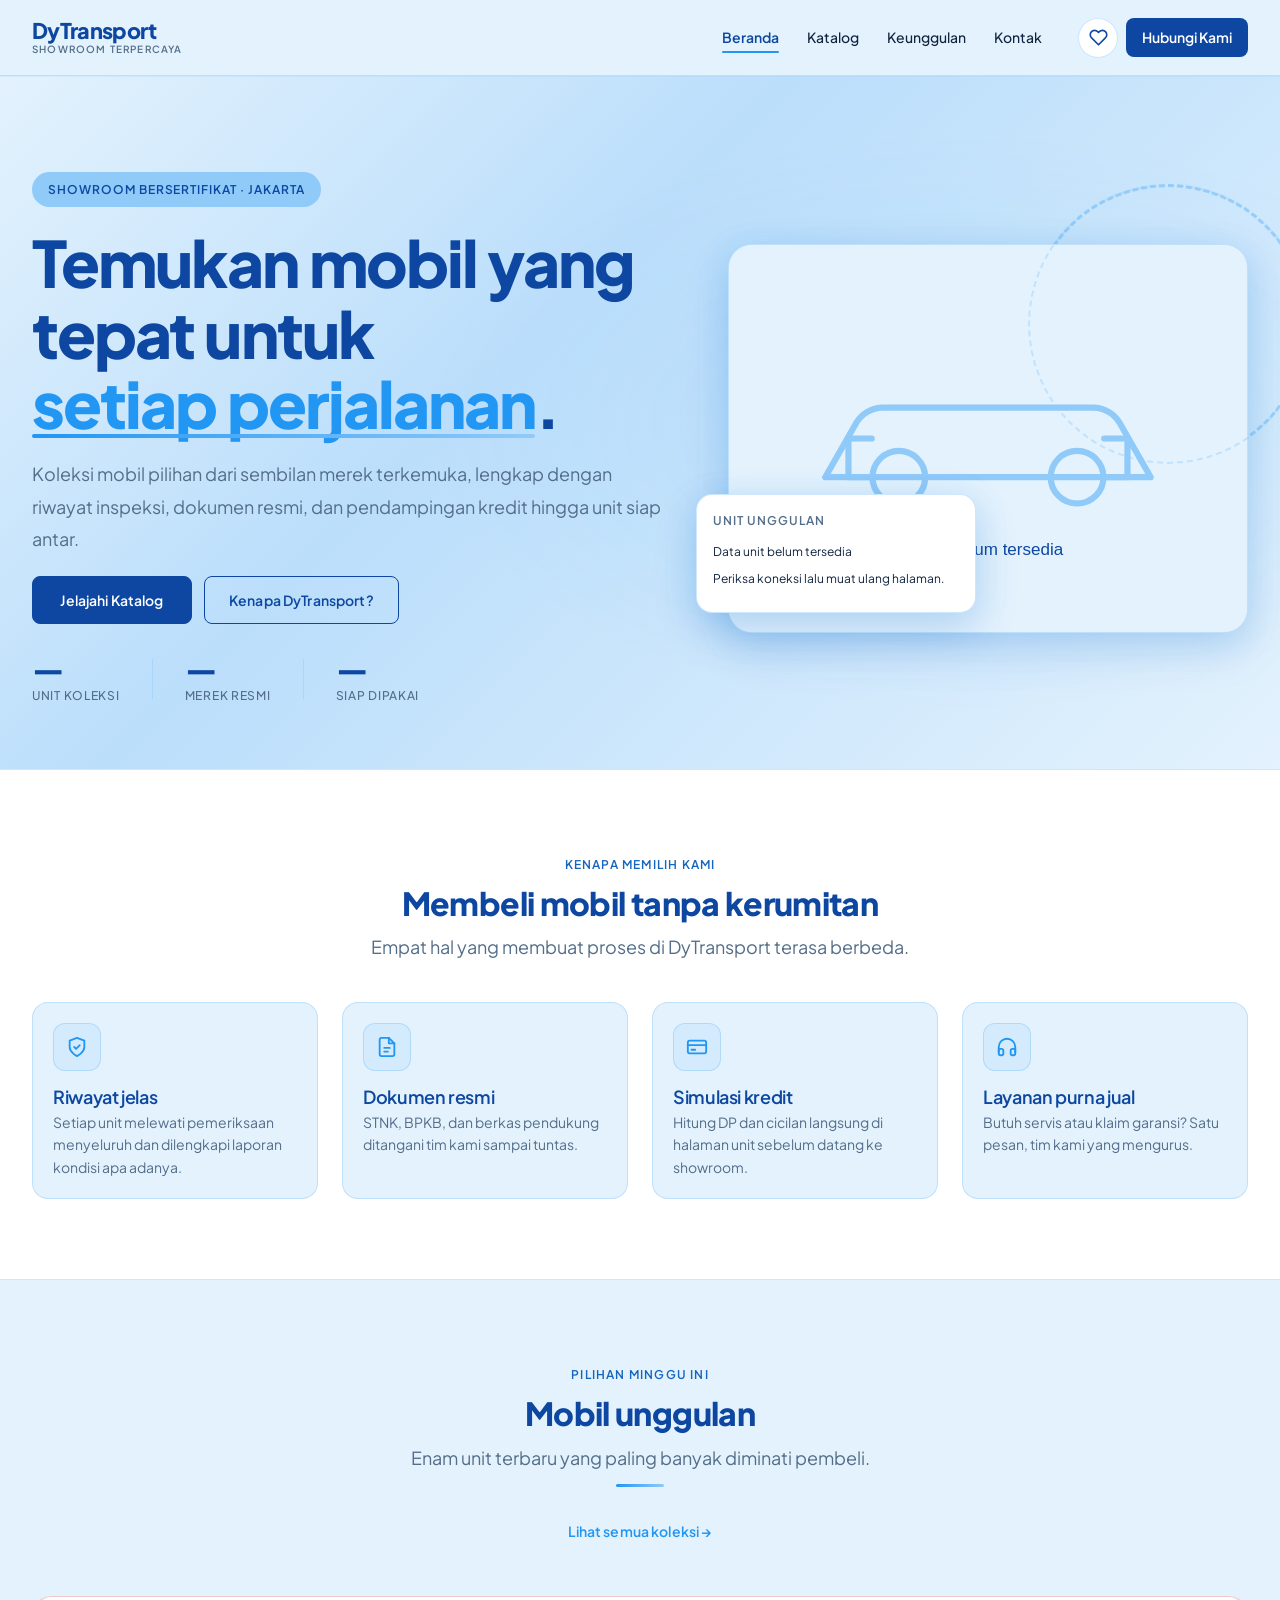
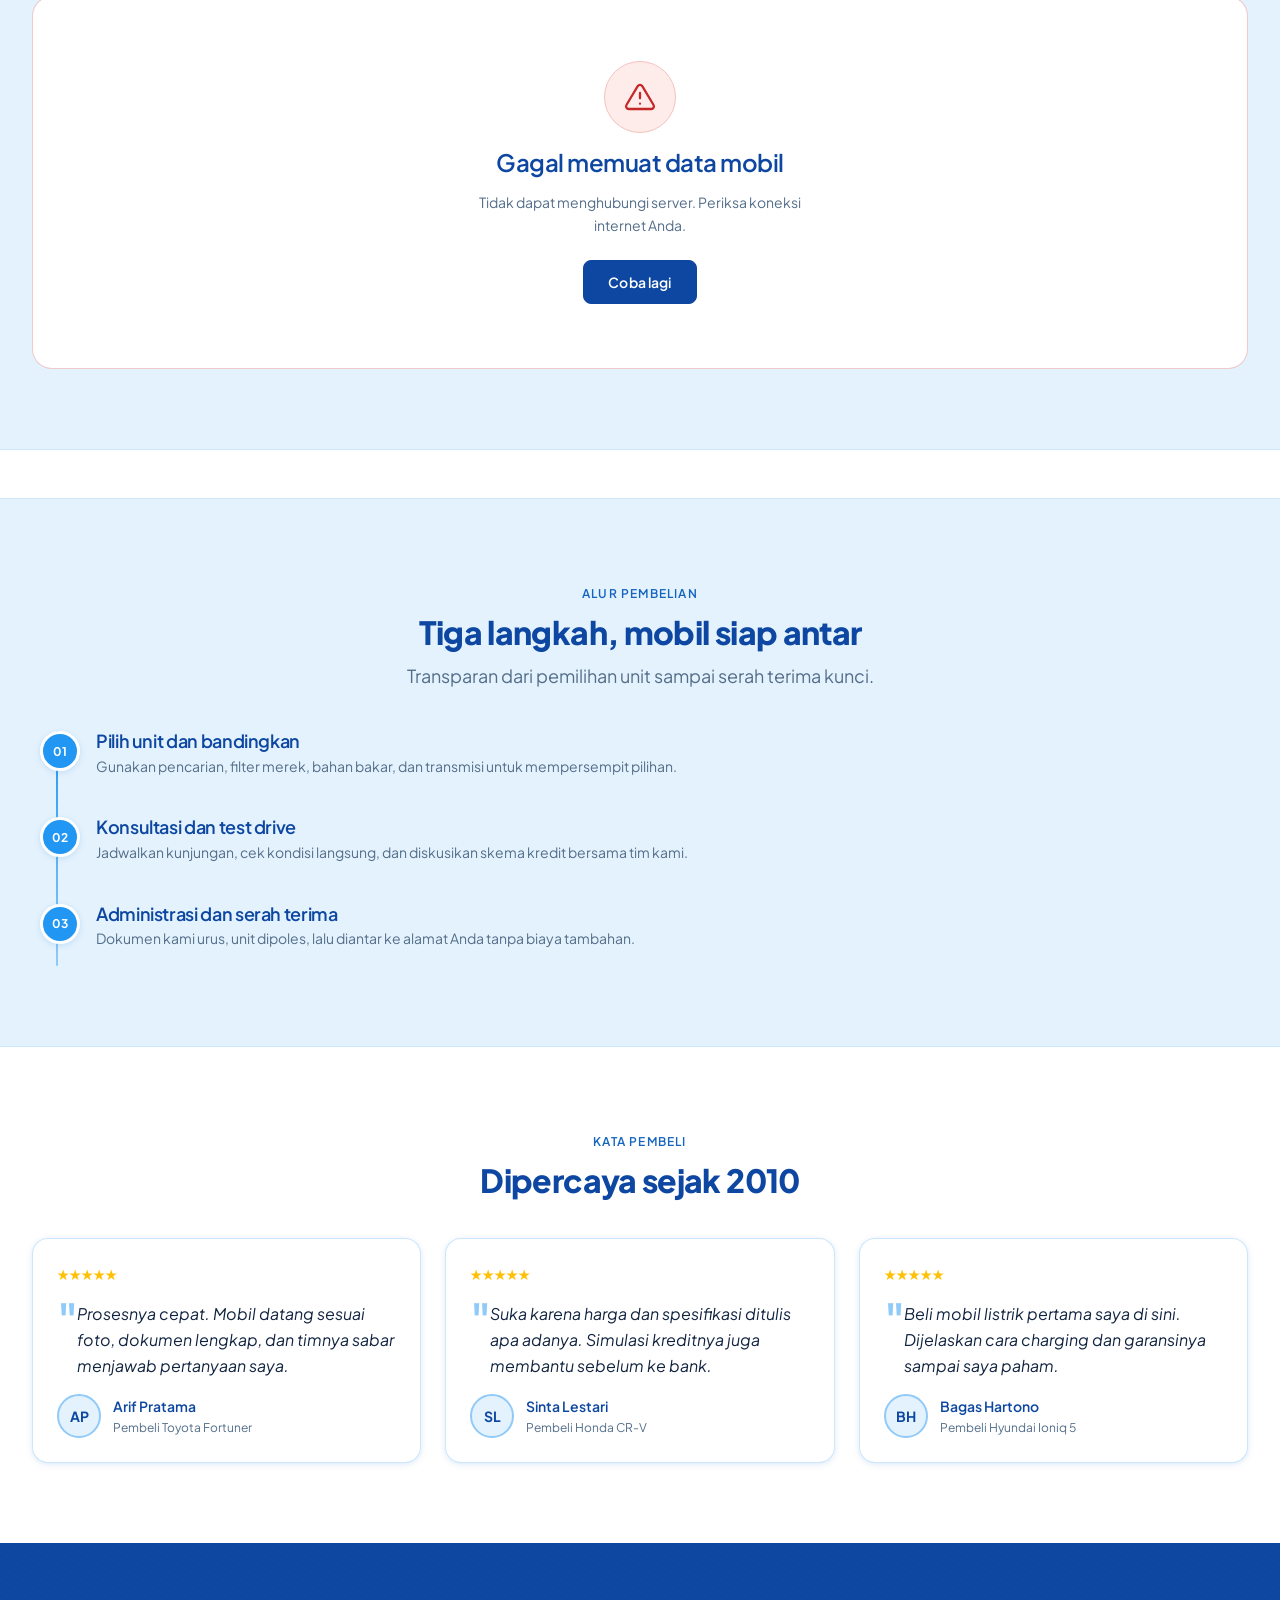
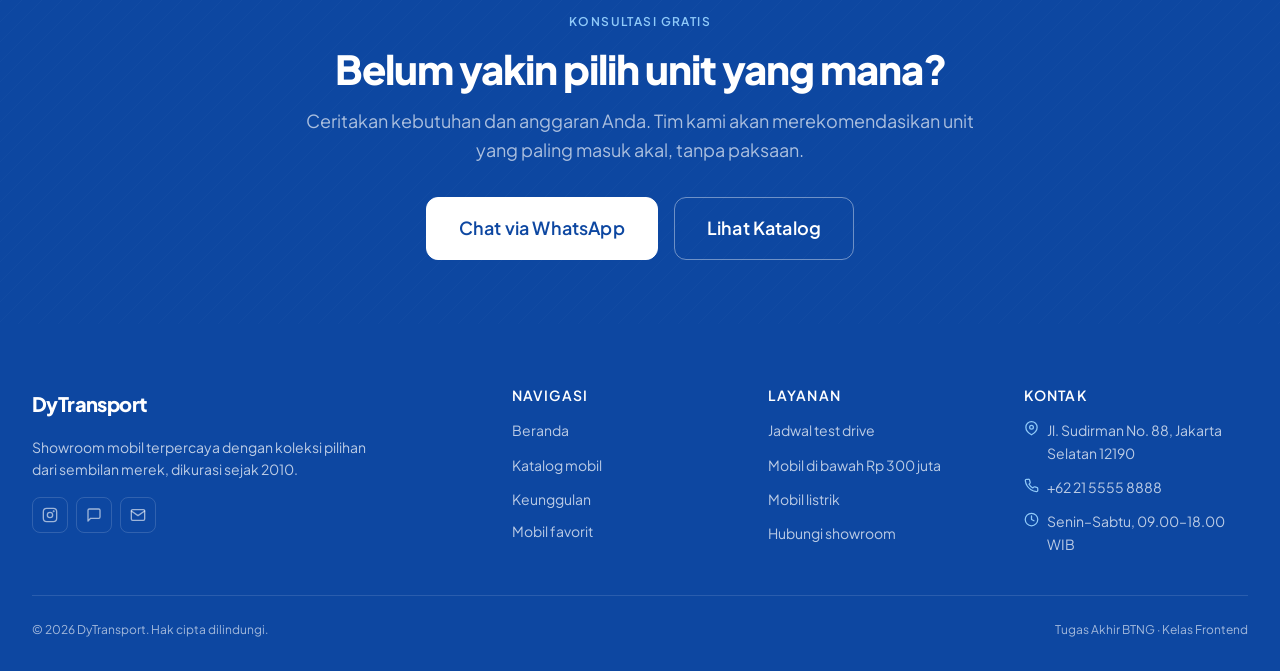
==== commit 74e3b3ae: "feat: ganti logo header jadi wordmark teks dan rebrand menjadi DyTransport" ====
--- a/index.html
+++ b/index.html
@@ -3,9 +3,9 @@
 <head>
   <meta charset="UTF-8" />
   <meta name="viewport" content="width=device-width, initial-scale=1.0" />
-  <meta name="description" content="Rakhawastu Motors — showroom mobil terpercaya. Jelajahi koleksi mobil berkualitas dengan harga transparan dan proses pembelian yang mudah." />
+  <meta name="description" content="DyTransport — showroom mobil terpercaya. Jelajahi koleksi mobil berkualitas dengan harga transparan dan proses pembelian yang mudah." />
   <meta name="theme-color" content="#0D47A1" />
-  <title>Rakhawastu Motors — Showroom Mobil Terpercaya</title>
+  <title>DyTransport — Showroom Mobil Terpercaya</title>
   <link rel="icon" href="assets/favicon.svg" type="image/svg+xml" />
   <link rel="preconnect" href="https://fonts.googleapis.com" />
   <link rel="preconnect" href="https://fonts.gstatic.com" crossorigin />
@@ -17,13 +17,16 @@
 
   <a class="skip-link" href="#main">Lewati ke konten utama</a>
 
+  <noscript>
+    <p class="noscript">Aktifkan JavaScript untuk melihat koleksi mobil yang diambil dari API.</p>
+  </noscript>
+
   <!-- ==================== HEADER ==================== -->
   <header class="site-header">
     <div class="container site-header__inner">
-      <a href="index.html" class="site-header__logo" aria-label="Rakhawastu Motors — Beranda">
-        <span class="site-header__logo-mark" aria-hidden="true">RM</span>
+      <a href="index.html" class="site-header__logo" aria-label="DyTransport — Beranda">
         <span class="site-header__logo-text">
-          <span class="site-header__logo-name">Rakhawastu Motors</span>
+          <span class="site-header__logo-name">DyTransport</span>
           <span class="site-header__logo-tagline">Showroom Terpercaya</span>
         </span>
       </a>
@@ -72,7 +75,7 @@
 
           <div class="hero__actions">
             <a href="katalog.html" class="btn btn--primary">Jelajahi Katalog</a>
-            <a href="#keunggulan" class="btn btn--secondary">Kenapa Rakhawastu?</a>
+            <a href="#keunggulan" class="btn btn--secondary">Kenapa DyTransport?</a>
           </div>
 
           <div class="hero__stats" aria-label="Ringkasan koleksi">
@@ -125,7 +128,7 @@
         <div class="section__header">
           <span class="section__eyebrow">Kenapa memilih kami</span>
           <h2 class="section__title" id="features-title">Membeli mobil tanpa kerumitan</h2>
-          <p class="section__subtitle">Empat hal yang membuat proses di Rakhawastu Motors terasa berbeda.</p>
+          <p class="section__subtitle">Empat hal yang membuat proses di DyTransport terasa berbeda.</p>
         </div>
 
         <div class="features__grid">
@@ -301,7 +304,7 @@
         <h2 class="cta-band__title" id="cta-title">Belum yakin pilih unit yang mana?</h2>
         <p class="cta-band__desc">Ceritakan kebutuhan dan anggaran Anda. Tim kami akan merekomendasikan unit yang paling masuk akal, tanpa paksaan.</p>
         <div class="cta-band__actions">
-          <a href="https://wa.me/6281234567890?text=Halo%20Rakhawastu%20Motors%2C%20saya%20ingin%20konsultasi%20mobil." class="btn btn--primary btn--lg" target="_blank" rel="noopener noreferrer">Chat via WhatsApp</a>
+          <a href="https://wa.me/6281234567890?text=Halo%20DyTransport%2C%20saya%20ingin%20konsultasi%20mobil." class="btn btn--primary btn--lg" target="_blank" rel="noopener noreferrer">Chat via WhatsApp</a>
           <a href="katalog.html" class="btn btn--secondary btn--lg">Lihat Katalog</a>
         </div>
       </div>
@@ -314,25 +317,24 @@
     <div class="container">
       <div class="site-footer__grid">
         <div class="site-footer__brand">
-          <a href="index.html" class="site-footer__logo" aria-label="Rakhawastu Motors — Beranda">
-            <span class="site-header__logo-mark" aria-hidden="true">RM</span>
-            <span class="site-footer__logo-name">Rakhawastu Motors</span>
+          <a href="index.html" class="site-footer__logo" aria-label="DyTransport — Beranda">
+            <span class="site-footer__logo-name">DyTransport</span>
           </a>
           <p class="site-footer__tagline">Showroom mobil terpercaya dengan koleksi pilihan dari sembilan merek, dikurasi sejak 2010.</p>
           <div class="site-footer__social">
-            <a href="https://instagram.com" class="site-footer__social-link" target="_blank" rel="noopener noreferrer" aria-label="Instagram Rakhawastu Motors">
+            <a href="https://instagram.com" class="site-footer__social-link" target="_blank" rel="noopener noreferrer" aria-label="Instagram DyTransport">
               <svg viewBox="0 0 24 24" fill="none" stroke="currentColor" stroke-width="2" stroke-linecap="round" stroke-linejoin="round" aria-hidden="true">
                 <rect x="2" y="2" width="20" height="20" rx="5" />
                 <circle cx="12" cy="12" r="4" />
                 <circle cx="17.5" cy="6.5" r="0.5" fill="currentColor" />
               </svg>
             </a>
-            <a href="https://wa.me/6281234567890" class="site-footer__social-link" target="_blank" rel="noopener noreferrer" aria-label="WhatsApp Rakhawastu Motors">
+            <a href="https://wa.me/6281234567890" class="site-footer__social-link" target="_blank" rel="noopener noreferrer" aria-label="WhatsApp DyTransport">
               <svg viewBox="0 0 24 24" fill="none" stroke="currentColor" stroke-width="2" stroke-linecap="round" stroke-linejoin="round" aria-hidden="true">
                 <path d="M21 15a2 2 0 0 1-2 2H7l-4 4V5a2 2 0 0 1 2-2h14a2 2 0 0 1 2 2z" />
               </svg>
             </a>
-            <a href="mailto:halo@rakhawastumotors.id" class="site-footer__social-link" aria-label="Email Rakhawastu Motors">
+            <a href="mailto:halo@dytransport.id" class="site-footer__social-link" aria-label="Email DyTransport">
               <svg viewBox="0 0 24 24" fill="none" stroke="currentColor" stroke-width="2" stroke-linecap="round" stroke-linejoin="round" aria-hidden="true">
                 <rect x="2" y="4" width="20" height="16" rx="2" />
                 <polyline points="22 6 12 13 2 6" />
@@ -389,7 +391,7 @@
       </div>
 
       <div class="site-footer__bottom">
-        <p class="site-footer__copy">© <span data-year>2026</span> Rakhawastu Motors. Hak cipta dilindungi.</p>
+        <p class="site-footer__copy">© <span data-year>2026</span> DyTransport. Hak cipta dilindungi.</p>
         <div class="site-footer__bottom-links">
           <span class="site-footer__bottom-link">Tugas Akhir BTNG · Kelas Frontend</span>
         </div>
--- a/css/style.css
+++ b/css/style.css
@@ -1,5 +1,5 @@
 /* ==========================================================================
-   Rakhawastu Motors — Main Stylesheet
+   DyTransport — Main Stylesheet
    Architecture: Custom Props → Reset → Base → Utilities → Components →
                  Sections → Page-specific → Responsive → Reduced Motion
    ========================================================================== */
@@ -1192,10 +1192,84 @@
   gap: var(--space-1);
 }
 
+/* Slider DP: track digambar manual supaya tetap terlihat di kartu biru tua.
+   --range-progress diisi oleh detail.js sesuai posisi nilai saat ini. */
 .credit-card__range {
+  --range-progress: 17%;
   width: 100%;
-  accent-color: var(--color-soft);
+  height: 24px;
   margin-top: var(--space-3);
+  padding: 0;
+  background: transparent;
+  cursor: pointer;
+  appearance: none;
+  -webkit-appearance: none;
+}
+
+.credit-card__range::-webkit-slider-runnable-track {
+  height: 6px;
+  border-radius: var(--radius-full);
+  background:
+    linear-gradient(
+      to right,
+      var(--color-soft) 0%,
+      var(--color-soft) var(--range-progress),
+      rgba(255, 255, 255, 0.28) var(--range-progress),
+      rgba(255, 255, 255, 0.28) 100%
+    );
+}
+
+.credit-card__range::-webkit-slider-thumb {
+  appearance: none;
+  -webkit-appearance: none;
+  width: 20px;
+  height: 20px;
+  /* (tinggi track 6px - tinggi thumb 20px) / 2 */
+  margin-top: -7px;
+  border: 3px solid var(--color-soft);
+  border-radius: var(--radius-full);
+  background-color: var(--color-surface);
+  box-shadow: 0 2px 8px rgba(4, 24, 56, 0.45);
+  transition: box-shadow var(--transition-fast), transform var(--transition-fast);
+}
+
+.credit-card__range:hover::-webkit-slider-thumb {
+  transform: scale(1.06);
+}
+
+.credit-card__range:focus-visible {
+  outline: none;
+}
+
+.credit-card__range:focus-visible::-webkit-slider-thumb {
+  box-shadow: 0 0 0 4px rgba(227, 242, 253, 0.45), 0 2px 8px rgba(4, 24, 56, 0.45);
+}
+
+/* Firefox */
+.credit-card__range::-moz-range-track {
+  height: 6px;
+  border-radius: var(--radius-full);
+  background-color: rgba(255, 255, 255, 0.28);
+}
+
+.credit-card__range::-moz-range-progress {
+  height: 6px;
+  border-radius: var(--radius-full);
+  background-color: var(--color-soft);
+}
+
+.credit-card__range::-moz-range-thumb {
+  box-sizing: border-box;
+  width: 20px;
+  height: 20px;
+  border: 3px solid var(--color-soft);
+  border-radius: var(--radius-full);
+  background-color: var(--color-surface);
+  box-shadow: 0 2px 8px rgba(4, 24, 56, 0.45);
+}
+
+.credit-card__range:focus-visible::-moz-range-thumb {
+  box-shadow: 0 0 0 4px rgba(227, 242, 253, 0.45), 0 2px 8px rgba(4, 24, 56, 0.45);
 }
 
 .credit-card__divider {
@@ -1371,30 +1445,14 @@
   gap: var(--space-6);
 }
 
-/* Logo */
+/* Logo — wordmark teks tanpa lambang persegi */
 .site-header__logo {
   display: flex;
   align-items: center;
-  gap: var(--space-2);
   text-decoration: none;
   flex-shrink: 0;
 }
 
-.site-header__logo-mark {
-  width: 36px;
-  height: 36px;
-  background: linear-gradient(135deg, var(--color-ink) 0%, var(--color-accent) 100%);
-  border-radius: var(--radius-sm);
-  display: flex;
-  align-items: center;
-  justify-content: center;
-  color: var(--color-surface);
-  font-weight: var(--font-weight-black);
-  font-size: var(--font-size-sm);
-  letter-spacing: -0.03em;
-  flex-shrink: 0;
-}
-
 .site-header__logo-text {
   display: flex;
   flex-direction: column;
@@ -1402,17 +1460,19 @@
 }
 
 .site-header__logo-name {
-  font-size: var(--font-size-sm);
-  font-weight: var(--font-weight-bold);
-  color: var(--color-ink);
-  letter-spacing: -0.01em;
+  font-size: 1.35rem;
+  font-weight: var(--font-weight-black);
+  color: var(--color-ink);
+  letter-spacing: -0.03em;
 }
 
 .site-header__logo-tagline {
-  font-size: 0.65rem;
+  margin-top: 4px;
+  font-size: 0.62rem;
   color: var(--color-muted);
-  font-weight: var(--font-weight-medium);
-  letter-spacing: 0.04em;
+  font-weight: var(--font-weight-semi);
+  letter-spacing: 0.12em;
+  text-transform: uppercase;
 }
 
 /* Nav */
@@ -2066,8 +2126,9 @@
 }
 
 .site-footer__logo-name {
-  font-size: var(--font-size-md);
-  font-weight: var(--font-weight-bold);
+  font-size: var(--font-size-lg);
+  font-weight: var(--font-weight-black);
+  letter-spacing: -0.03em;
   color: var(--color-surface);
 }
 
@@ -3340,3 +3401,14 @@
     white-space: nowrap;
   }
 }
+
+/* Pemberitahuan bila JavaScript dimatikan */
+.noscript {
+  margin: 0;
+  padding: var(--space-3) var(--space-4);
+  background-color: var(--color-ink);
+  color: var(--color-surface);
+  font-size: var(--font-size-sm);
+  font-weight: var(--font-weight-medium);
+  text-align: center;
+}
